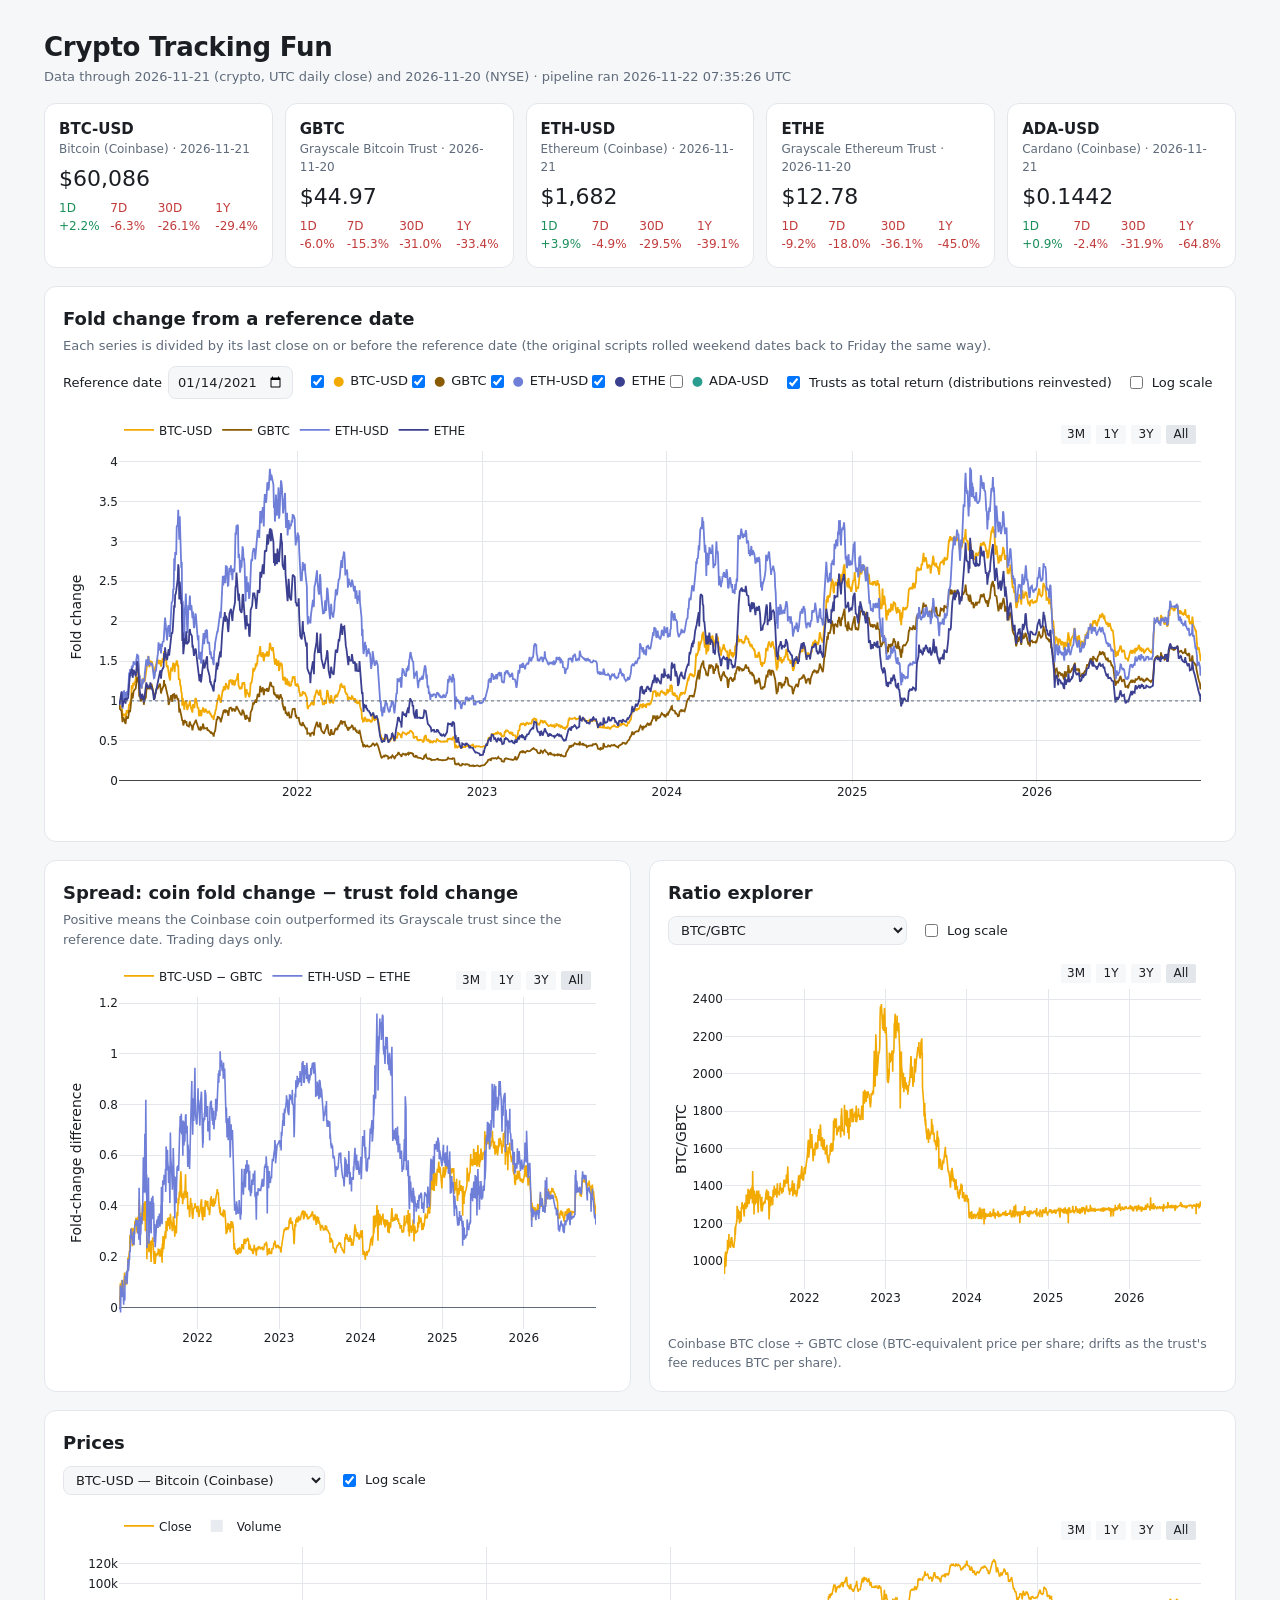
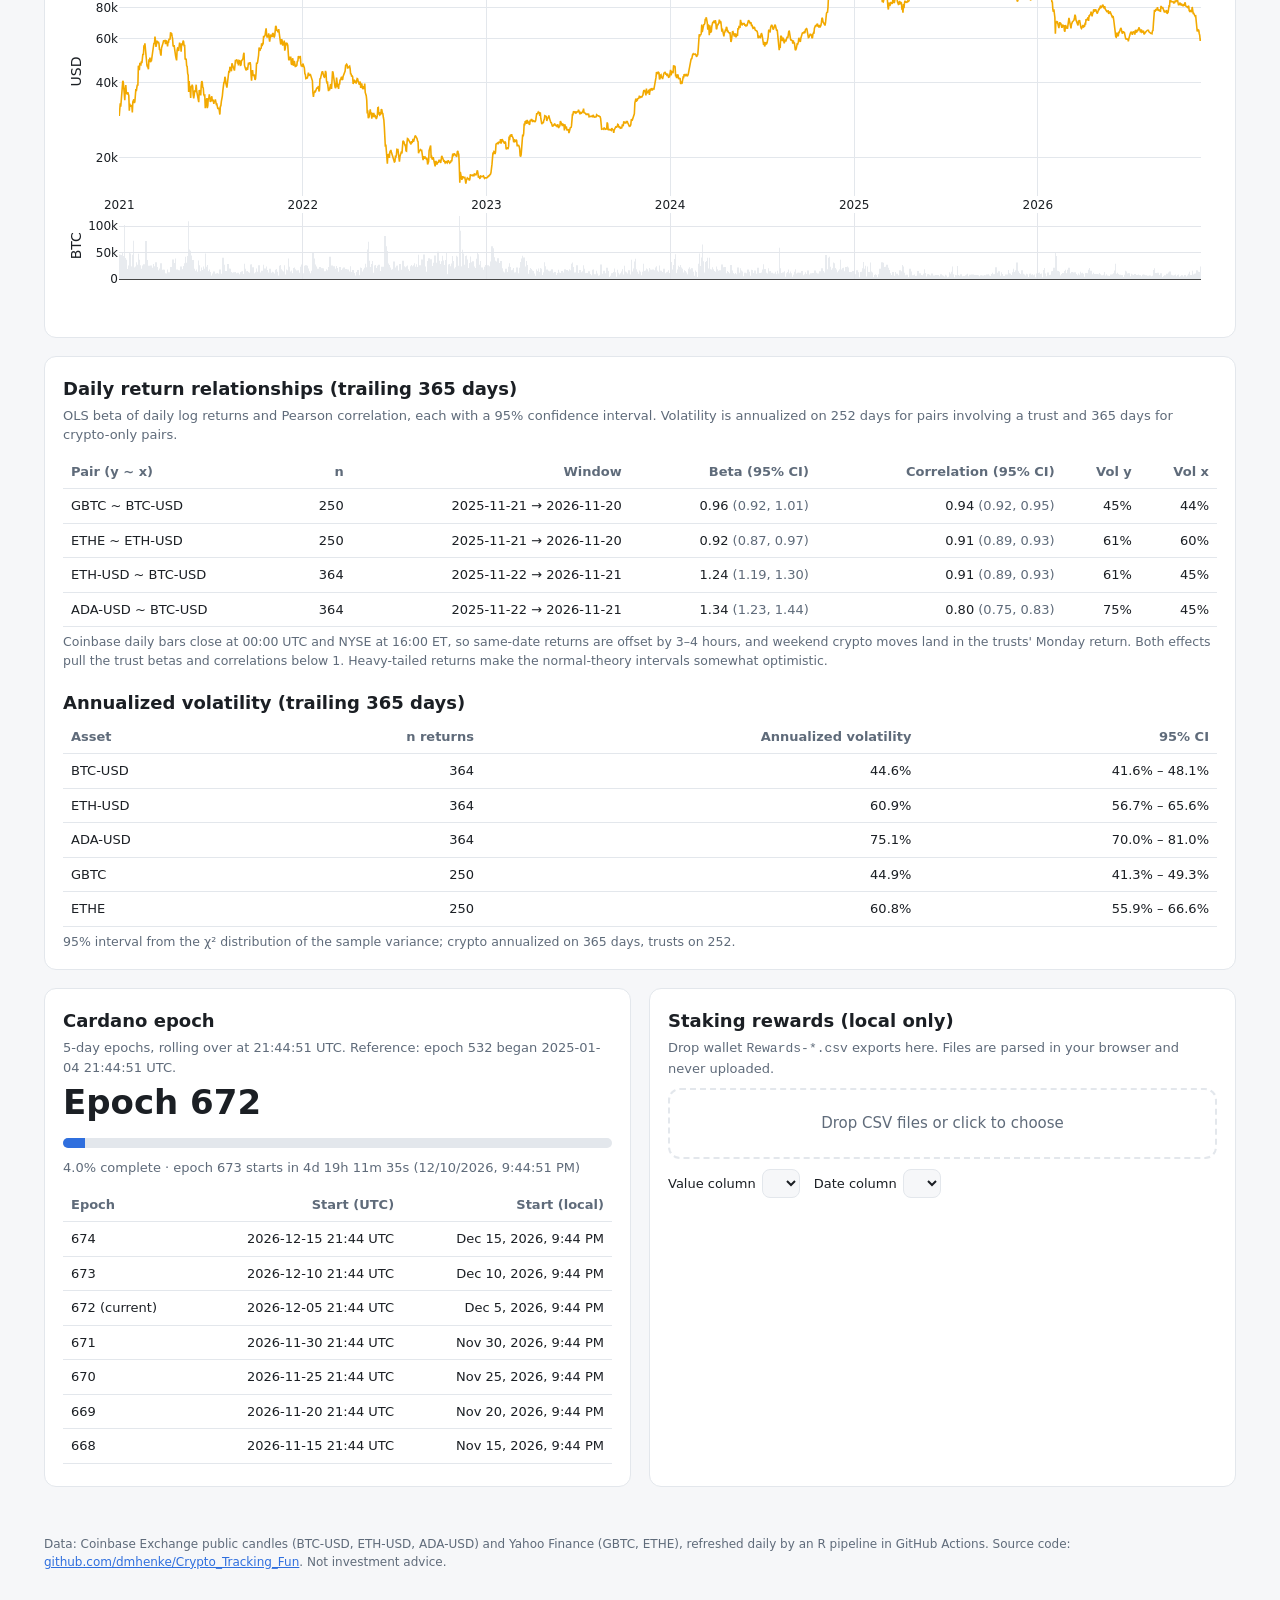
==== docs/index.html @ 9fb08854 "Crypto tracking: daily R data pipeline and GitHub Pages dashboard - scripts/daily_update.R: base R +" ====
<!DOCTYPE html>
<html lang="en">
<head>
<meta charset="utf-8">
<meta name="viewport" content="width=device-width, initial-scale=1">
<title>Crypto Tracking Fun</title>
<link rel="icon" href="data:image/svg+xml,%3Csvg xmlns=%22http://www.w3.org/2000/svg%22 viewBox=%220 0 16 16%22%3E%3Ccircle cx=%228%22 cy=%228%22 r=%227%22 fill=%22%23f2a900%22/%3E%3C/svg%3E">
<script src="https://cdn.plot.ly/plotly-2.35.2.min.js" charset="utf-8"></script>
<style>
  :root{
    --bg:#f6f7f9; --panel:#ffffff; --ink:#1b1f24; --muted:#5f6b7a; --line:#e3e7ec;
    --accent:#2f6fde; --up:#1a8f5a; --down:#c23b3b;
    --c1:#f2a900; --c2:#6f7fd8; --c3:#2a9d8f; --c4:#8a5a00; --c5:#3b3f8f;
  }
  @media (prefers-color-scheme: dark){
    :root{ --bg:#0f1216; --panel:#171b21; --ink:#e6e9ee; --muted:#9aa5b4; --line:#272d36;
           --accent:#6a9cff; --up:#3cc486; --down:#ff6b6b; }
  }
  *{box-sizing:border-box}
  body{margin:0;background:var(--bg);color:var(--ink);font:15px/1.5 system-ui,-apple-system,"Segoe UI",Roboto,sans-serif}
  header{padding:28px 24px 8px;max-width:1240px;margin:auto}
  h1{margin:0;font-size:26px;letter-spacing:-.01em}
  h2{margin:0 0 4px;font-size:18px}
  .sub{color:var(--muted);font-size:13px}
  main{max-width:1240px;margin:auto;padding:8px 24px 48px;display:grid;gap:18px}
  .panel{background:var(--panel);border:1px solid var(--line);border-radius:12px;padding:18px}
  .kpis{display:grid;grid-template-columns:repeat(auto-fit,minmax(200px,1fr));gap:12px}
  .kpi{background:var(--panel);border:1px solid var(--line);border-radius:12px;padding:14px}
  .kpi .sym{font-weight:600}.kpi .lbl{color:var(--muted);font-size:12px}
  .kpi .px{font-size:22px;font-variant-numeric:tabular-nums;margin:4px 0}
  .chg{display:flex;gap:10px;font-size:12px;font-variant-numeric:tabular-nums}
  .up{color:var(--up)}.down{color:var(--down)}
  .controls{display:flex;flex-wrap:wrap;gap:14px;align-items:center;margin:10px 0 4px;font-size:13px}
  .controls label{display:inline-flex;gap:6px;align-items:center;cursor:pointer}
  select,input[type=date]{background:var(--bg);color:var(--ink);border:1px solid var(--line);border-radius:8px;padding:5px 8px;font:inherit}
  .chart{width:100%;height:420px}
  .note{color:var(--muted);font-size:12.5px;margin-top:6px}
  table{border-collapse:collapse;width:100%;font-size:13px;font-variant-numeric:tabular-nums}
  th,td{padding:7px 8px;border-bottom:1px solid var(--line);text-align:right}
  th:first-child,td:first-child{text-align:left}
  th{color:var(--muted);font-weight:600}
  .grid2{display:grid;grid-template-columns:1fr 1fr;gap:18px}
  @media (max-width:900px){.grid2{grid-template-columns:1fr}}
  .epoch-big{font-size:34px;font-weight:650}
  .bar{height:10px;background:var(--line);border-radius:6px;overflow:hidden;margin:10px 0}
  .bar>div{height:100%;background:var(--accent)}
  .drop{border:2px dashed var(--line);border-radius:12px;padding:22px;text-align:center;color:var(--muted);cursor:pointer}
  .drop.hover{border-color:var(--accent);color:var(--ink)}
  .scroll{max-height:280px;overflow:auto;margin-top:10px}
  footer{max-width:1240px;margin:auto;padding:0 24px 32px;color:var(--muted);font-size:12px}
  a{color:var(--accent)}
</style>
</head>
<body>
<header>
  <h1>Crypto Tracking Fun</h1>
  <div class="sub" id="updated">Loading data…</div>
</header>

<main>
  <section class="kpis" id="kpis"></section>

  <section class="panel">
    <h2>Fold change from a reference date</h2>
    <div class="sub">Each series is divided by its last close on or before the reference date (the original scripts rolled weekend dates back to Friday the same way).</div>
    <div class="controls">
      <label>Reference date <input type="date" id="refDate"></label>
      <span id="foldAssets"></span>
      <label><input type="checkbox" id="totalRet" checked> Trusts as total return (distributions reinvested)</label>
      <label><input type="checkbox" id="foldLog"> Log scale</label>
    </div>
    <div id="foldChart" class="chart"></div>
  </section>

  <section class="grid2">
    <div class="panel">
      <h2>Spread: coin fold change − trust fold change</h2>
      <div class="sub">Positive means the Coinbase coin outperformed its Grayscale trust since the reference date. Trading days only.</div>
      <div id="spreadChart" class="chart"></div>
    </div>
    <div class="panel">
      <h2>Ratio explorer</h2>
      <div class="controls">
        <select id="ratioSel"></select>
        <label><input type="checkbox" id="ratioLog"> Log scale</label>
      </div>
      <div id="ratioChart" class="chart" style="height:380px"></div>
      <div class="note" id="ratioNote"></div>
    </div>
  </section>

  <section class="panel">
    <h2>Prices</h2>
    <div class="controls">
      <select id="priceSel"></select>
      <label><input type="checkbox" id="priceLog" checked> Log scale</label>
    </div>
    <div id="priceChart" class="chart"></div>
  </section>

  <section class="panel">
    <h2>Daily return relationships (trailing 365 days)</h2>
    <div class="sub">OLS beta of daily log returns and Pearson correlation, each with a 95% confidence interval. Volatility is annualized on 252 days for pairs involving a trust and 365 days for crypto-only pairs.</div>
    <div class="scroll" style="max-height:none"><table id="statsTbl"></table></div>
    <div class="note">Coinbase daily bars close at 00:00 UTC and NYSE at 16:00 ET, so same-date returns are offset by 3–4 hours, and weekend crypto moves land in the trusts' Monday return. Both effects pull the trust betas and correlations below 1. Heavy-tailed returns make the normal-theory intervals somewhat optimistic.</div>
    <h2 style="margin-top:18px">Annualized volatility (trailing 365 days)</h2>
    <table id="volTbl"></table>
    <div class="note">95% interval from the χ² distribution of the sample variance; crypto annualized on 365 days, trusts on 252.</div>
  </section>

  <section class="grid2">
    <div class="panel">
      <h2>Cardano epoch</h2>
      <div class="sub">5-day epochs, rolling over at 21:44:51 UTC. Reference: epoch 532 began 2025-01-04 21:44:51 UTC.</div>
      <div class="epoch-big" id="epochNum">–</div>
      <div class="bar"><div id="epochBar" style="width:0%"></div></div>
      <div id="epochTxt" class="sub"></div>
      <div class="scroll"><table id="epochTbl"></table></div>
    </div>
    <div class="panel">
      <h2>Staking rewards (local only)</h2>
      <div class="sub">Drop wallet <code>Rewards-*.csv</code> exports here. Files are parsed in your browser and never uploaded.</div>
      <div class="drop" id="drop" style="margin-top:10px">Drop CSV files or click to choose<input type="file" id="fileIn" accept=".csv" multiple hidden></div>
      <div class="controls" id="rwControls" hidden>
        <label>Value column <select id="rwCol"></select></label>
        <label>Date column <select id="rwDate"></select></label>
      </div>
      <div id="rwChart" class="chart" style="height:300px" hidden></div>
      <div class="scroll"><table id="rwTbl"></table></div>
    </div>
  </section>
</main>

<footer>
  Data: Coinbase Exchange public candles (BTC-USD, ETH-USD, ADA-USD) and Yahoo Finance (GBTC, ETHE), refreshed daily by an R pipeline in GitHub Actions.
  Source code: <a href="https://github.com/dmhenke/Crypto_Tracking_Fun">github.com/dmhenke/Crypto_Tracking_Fun</a>. Not investment advice.
</footer>

<script>
const COLORS = {"BTC-USD":"#f2a900","GBTC":"#8a5a00","ETH-USD":"#6f7fd8","ETHE":"#3b3f8f","ADA-USD":"#2a9d8f"};
const ORDER = ["BTC-USD","GBTC","ETH-USD","ETHE","ADA-USD"];
let P, S;

const css = v => getComputedStyle(document.documentElement).getPropertyValue(v).trim();
function layout(extra={}) {
  return Object.assign({
    paper_bgcolor:"rgba(0,0,0,0)", plot_bgcolor:"rgba(0,0,0,0)",
    font:{color:css("--ink"), family:"system-ui, sans-serif", size:12},
    margin:{l:56,r:16,t:40,b:40}, hovermode:"x unified",
    legend:{orientation:"h", x:0, xanchor:"left", y:1.02, yanchor:"bottom"},
    xaxis:{gridcolor:css("--line"), rangeselector:{x:1, xanchor:"right", y:1.02, yanchor:"bottom", buttons:[
      {count:3,label:"3M",step:"month",stepmode:"backward"},
      {count:1,label:"1Y",step:"year",stepmode:"backward"},
      {count:3,label:"3Y",step:"year",stepmode:"backward"},{step:"all",label:"All"}],
      bgcolor:css("--bg"), activecolor:css("--line")}},
    yaxis:{gridcolor:css("--line"), zerolinecolor:css("--muted")}
  }, extra);
}
const cfg = {responsive:true, displaylogo:false};
const fmt = (x, d=2) => x==null || isNaN(x) ? "–" : x.toLocaleString("en-US",{minimumFractionDigits:d, maximumFractionDigits:d});
const pxFmt = x => x>=1000 ? fmt(x,0) : x>=1 ? fmt(x,2) : fmt(x,4);

// series helpers --------------------------------------------------------------
function series(sym, useAdj) {
  const a = P.assets[sym];
  return {date:a.date, val:(useAdj && a.adjclose) ? a.adjclose : a.close};
}
function valueOnOrBefore(s, d) {          // binary search on ISO dates
  let lo=0, hi=s.date.length-1, ans=-1;
  while (lo<=hi){ const m=(lo+hi)>>1; if (s.date[m]<=d){ans=m;lo=m+1;} else hi=m-1; }
  return ans;
}
function fold(sym, ref, useAdj) {
  const s = series(sym, useAdj);
  let i = valueOnOrBefore(s, ref), note = "";
  if (i < 0) { i = 0; note = ` (from listing ${s.date[0]})`; }
  const base = s.val[i];
  return {x:s.date.slice(i), y:s.val.slice(i).map(v=>v/base), base, baseDate:s.date[i], note};
}
function toMap(x, y){ const m=new Map(); x.forEach((d,i)=>m.set(d,y[i])); return m; }

// KPI cards -------------------------------------------------------------------
function renderKpis() {
  const el = document.getElementById("kpis");
  el.innerHTML = ORDER.map(sym => {
    const L = S.latest[sym];
    const c = (v,lab) => `<span class="${v>=0?'up':'down'}">${lab} ${v>=0?'+':''}${fmt(v,1)}%</span>`;
    return `<div class="kpi"><div class="sym">${sym}</div><div class="lbl">${L.label} · ${L.date}</div>
      <div class="px">$${pxFmt(L.close)}</div><div class="chg">${c(L.chg_1d,"1D")}${c(L.chg_7d,"7D")}${c(L.chg_30d,"30D")}${c(L.chg_365d,"1Y")}</div></div>`;
  }).join("");
}

// fold change -----------------------------------------------------------------
function renderFold() {
  const ref = document.getElementById("refDate").value || P.ref_date;
  const adj = document.getElementById("totalRet").checked;
  const on = [...document.querySelectorAll("#foldAssets input:checked")].map(i=>i.value);
  const traces = on.map(sym => {
    const f = fold(sym, ref, adj);
    return {x:f.x, y:f.y, name:`${sym}${f.note}`, type:"scatter", mode:"lines", line:{color:COLORS[sym], width:1.8},
            hovertemplate:`%{y:.3f}×<extra>${sym} (base $${pxFmt(f.base)} on ${f.baseDate})</extra>`};
  });
  Plotly.react("foldChart", traces, layout({
    yaxis:{title:"Fold change", type:document.getElementById("foldLog").checked?"log":"linear", gridcolor:css("--line")},
    shapes:[{type:"line", xref:"paper", x0:0, x1:1, y0:1, y1:1, line:{dash:"dot", color:css("--muted"), width:1}}]
  }), cfg);
  renderSpread(ref, adj);
}

function renderSpread(ref, adj) {
  const pairs = [["BTC-USD","GBTC"],["ETH-USD","ETHE"]];
  const traces = pairs.map(([c,t]) => {
    const fc = fold(c, ref, false), ft = fold(t, ref, adj), mc = toMap(fc.x, fc.y);
    const x=[], y=[];
    ft.x.forEach((d,i)=>{ if (mc.has(d)) { x.push(d); y.push(mc.get(d)-ft.y[i]); } });
    return {x, y, name:`${c} − ${t}`, type:"scatter", mode:"lines", line:{color:COLORS[c], width:1.6},
            hovertemplate:"%{y:+.3f}<extra>"+c+" − "+t+"</extra>"};
  });
  Plotly.react("spreadChart", traces, layout({yaxis:{title:"Fold-change difference", gridcolor:css("--line"), zerolinecolor:css("--muted")}}), cfg);
}

// ratio explorer --------------------------------------------------------------
const RATIOS = [
  {id:"BTC/GBTC", a:"BTC-USD", b:"GBTC", note:"Coinbase BTC close ÷ GBTC close (BTC-equivalent price per share; drifts as the trust's fee reduces BTC per share)."},
  {id:"ETH/ETHE", a:"ETH-USD", b:"ETHE", note:"Coinbase ETH close ÷ ETHE close."},
  {id:"BTC/ETH",  a:"BTC-USD", b:"ETH-USD", note:"BTC priced in ETH (the ratio in the original script)."},
  {id:"ETH/BTC",  a:"ETH-USD", b:"BTC-USD", note:"ETH priced in BTC."},
  {id:"ADA/BTC",  a:"ADA-USD", b:"BTC-USD", note:"ADA priced in BTC."},
  {id:"GBTC $vol / Coinbase BTC $vol", a:"GBTC", b:"BTC-USD", vol:true, note:"Dollar volume ratio: GBTC shares × close ÷ (Coinbase BTC volume × close). The original compared raw volumes, which mixes shares and BTC units."},
  {id:"ETHE $vol / Coinbase ETH $vol", a:"ETHE", b:"ETH-USD", vol:true, note:"Dollar volume ratio for the Ethereum pair."}
];
function renderRatio() {
  const r = RATIOS.find(o=>o.id===document.getElementById("ratioSel").value);
  const A = P.assets[r.a], B = P.assets[r.b];
  const val = (s,i) => r.vol ? s.close[i]*s.volume[i] : s.close[i];
  const mb = new Map(); B.date.forEach((d,i)=>mb.set(d, val(B,i)));
  const x=[], y=[];
  A.date.forEach((d,i)=>{ const v=mb.get(d); if (v>0) { x.push(d); y.push(val(A,i)/v); } });
  Plotly.react("ratioChart", [{x, y, type:"scatter", mode:"lines", name:r.id, line:{color:COLORS[r.a], width:1.6}}],
    layout({showlegend:false, yaxis:{title:r.id, type:(r.vol||document.getElementById("ratioLog").checked)?"log":"linear", gridcolor:css("--line")}}), cfg);
  document.getElementById("ratioNote").textContent = r.note + (r.vol ? " Shown on a log scale." : "");
}

// prices ----------------------------------------------------------------------
function renderPrice() {
  const sym = document.getElementById("priceSel").value, a = P.assets[sym];
  const traces = [{x:a.date, y:a.close, name:"Close", type:"scatter", mode:"lines", line:{color:COLORS[sym], width:1.6}},
                  {x:a.date, y:a.volume, name:"Volume", type:"bar", yaxis:"y2", marker:{color:css("--line")}, opacity:.8}];
  if (a.adjclose) traces.splice(1,0,{x:a.date, y:a.adjclose, name:"Adj. close", type:"scatter", mode:"lines", line:{color:css("--muted"), width:1, dash:"dot"}});
  Plotly.react("priceChart", traces, layout({
    yaxis:{title:"USD", type:document.getElementById("priceLog").checked?"log":"linear", gridcolor:css("--line"), domain:[0.25,1]},
    yaxis2:{title:a.source==="yahoo"?"Shares":sym.split("-")[0], domain:[0,0.2], gridcolor:css("--line")}
  }), cfg);
}

// stats tables ----------------------------------------------------------------
function renderStats() {
  const ci = (e,l,h,d=2) => `${fmt(e,d)} <span class="sub">(${fmt(l,d)}, ${fmt(h,d)})</span>`;
  document.getElementById("statsTbl").innerHTML =
    "<tr><th>Pair (y ~ x)</th><th>n</th><th>Window</th><th>Beta (95% CI)</th><th>Correlation (95% CI)</th><th>Vol y</th><th>Vol x</th></tr>" +
    S.return_stats.map(s=>`<tr><td>${s.y} ~ ${s.x}</td><td>${s.n}</td><td>${s.from} → ${s.to}</td>
      <td>${ci(s.beta,s.beta_lo,s.beta_hi)}</td><td>${ci(s.r,s.r_lo,s.r_hi)}</td>
      <td>${fmt(100*s.vol_y,0)}%</td><td>${fmt(100*s.vol_x,0)}%</td></tr>`).join("");
  document.getElementById("volTbl").innerHTML =
    "<tr><th>Asset</th><th>n returns</th><th>Annualized volatility</th><th>95% CI</th></tr>" +
    S.volatility.map(v=>`<tr><td>${v.asset}</td><td>${v.n}</td><td>${fmt(100*v.ann_vol,1)}%</td><td>${fmt(100*v.lo,1)}% – ${fmt(100*v.hi,1)}%</td></tr>`).join("");
}

// Cardano epochs --------------------------------------------------------------
const E0 = 532, T0 = Date.parse("2025-01-04T21:44:51Z"), ELEN = 432000e3;
const epochAt = t => E0 + Math.floor((t - T0) / ELEN);
const epochStart = e => new Date(T0 + (e - E0) * ELEN);
function tickEpoch() {
  const now = Date.now(), e = epochAt(now), st = epochStart(e).getTime(), nx = st + ELEN, left = nx - now;
  document.getElementById("epochNum").textContent = `Epoch ${e}`;
  document.getElementById("epochBar").style.width = `${100*(now-st)/ELEN}%`;
  const d=Math.floor(left/864e5), h=Math.floor(left/36e5)%24, m=Math.floor(left/6e4)%60, s=Math.floor(left/1e3)%60;
  document.getElementById("epochTxt").textContent =
    `${fmt(100*(now-st)/ELEN,1)}% complete · epoch ${e+1} starts in ${d}d ${h}h ${m}m ${s}s (${new Date(nx).toLocaleString()})`;
}
function renderEpochTable() {
  const e = epochAt(Date.now()), rows = [];
  for (let k = e + 2; k >= Math.max(E0, e - 12); k--) {
    const st = epochStart(k);
    rows.push(`<tr><td>${k}${k===e?" (current)":""}</td><td>${st.toISOString().replace("T"," ").slice(0,16)} UTC</td><td>${st.toLocaleString([], {dateStyle:"medium", timeStyle:"short"})}</td></tr>`);
  }
  document.getElementById("epochTbl").innerHTML = "<tr><th>Epoch</th><th>Start (UTC)</th><th>Start (local)</th></tr>" + rows.join("");
}

// rewards CSV (client-side only) ----------------------------------------------
function parseCSV(text) {
  const rows=[]; let row=[], f="", q=false;
  for (let i=0;i<text.length;i++){ const c=text[i];
    if (q){ if (c==='"'){ if (text[i+1]==='"'){f+='"';i++;} else q=false; } else f+=c; }
    else if (c==='"') q=true; else if (c===','){row.push(f);f="";}
    else if (c==='\n'||c==='\r'){ if (c==='\r'&&text[i+1]==='\n') i++; row.push(f); rows.push(row); row=[]; f=""; }
    else f+=c; }
  if (f!==""||row.length){row.push(f);rows.push(row);}
  const hdr = rows.shift().map(h=>h.trim());
  return rows.filter(r=>r.length>1).map(r=>Object.fromEntries(hdr.map((h,i)=>[h,(r[i]??"").trim()])));
}
let RW = [];
async function loadFiles(files) {
  const seen = new Set();
  for (const f of files) {
    const fileDate = (f.name.match(/\d{4}-\d{2}-\d{2}/)||[""])[0];
    for (const r of parseCSV(await f.text())) {
      const key = JSON.stringify(Object.entries(r).filter(([k])=>!/wallet|address/i.test(k)));
      if (seen.has(key)) continue; seen.add(key);          // same de-duplication idea as the R script
      RW.push(Object.assign({_file:f.name, _fileDate:fileDate}, r));
    }
  }
  const cols = Object.keys(RW[0]||{}).filter(c=>!c.startsWith("_"));
  const numeric = cols.filter(c=>RW.some(r=>r[c]!=="" && !isNaN(parseFloat(r[c].replace(/[^0-9.\-eE]/g,"")))));
  const epochCols = cols.filter(c=>/epoch/i.test(c)).map(c=>"epoch:"+c);
  const dateCols = [...epochCols, ...cols.filter(c=>RW.some(r=>!isNaN(Date.parse(r[c])) && /\d{4}/.test(r[c]))), "_fileDate"];
  const label = o => o==="_fileDate" ? "date in file name" : o.startsWith("epoch:") ? o.slice(6)+" (epoch number)" : o;
  const fill = (id, opts, pref) => { const s=document.getElementById(id);
    s.innerHTML = opts.map(o=>`<option value="${o}">${label(o)}</option>`).join("");
    const p = opts.find(o=>pref.test(o)); if (p) s.value = p; };
  fill("rwCol", numeric.filter(c=>!/epoch/i.test(c)), /reward|amount|ada/i);
  fill("rwDate", dateCols, /.*/);      // first choice: epoch column, else a date column, else file name
  document.getElementById("rwControls").hidden = false;
  document.getElementById("rwChart").hidden = false;
  renderRewards();
}
function renderRewards() {
  const col = document.getElementById("rwCol").value, dc = document.getElementById("rwDate").value;
  const epochOf = r => {
    if (dc.startsWith("epoch:")) { const e = parseInt(r[dc.slice(6)], 10); return isNaN(e) ? NaN : e; }
    const t = Date.parse(dc==="_fileDate" ? r._fileDate+"T12:00:00Z" : r[dc]);
    return isNaN(t) ? NaN : epochAt(t);
  };
  const byEpoch = new Map();
  RW.forEach(r=>{ const e=epochOf(r), v=parseFloat(String(r[col]).replace(/[^0-9.\-eE]/g,""));
                  if (!isNaN(e)&&!isNaN(v)) byEpoch.set(e,(byEpoch.get(e)||0)+v); });
  const eps=[...byEpoch.keys()].sort((a,b)=>a-b);
  Plotly.react("rwChart", [{x:eps.map(String), y:eps.map(e=>byEpoch.get(e)), type:"bar", name:col, marker:{color:COLORS["ADA-USD"]}}],
    layout({showlegend:false, hovermode:"closest", xaxis:{title:"Epoch", type:"category", gridcolor:css("--line")}, yaxis:{title:col, gridcolor:css("--line")}}), cfg);
  const cols = Object.keys(RW[0]).filter(c=>!c.startsWith("_")).slice(0,6);
  document.getElementById("rwTbl").innerHTML = "<tr><th>Epoch</th>"+cols.map(c=>`<th>${c}</th>`).join("")+"</tr>" +
    RW.slice(0,200).map(r=>{const e=epochOf(r);
      return `<tr><td>${isNaN(e)?"–":e}</td>${cols.map(c=>`<td>${r[c]}</td>`).join("")}</tr>`;}).join("");
}
function initDrop() {
  const d=document.getElementById("drop"), inp=document.getElementById("fileIn");
  d.onclick=()=>inp.click(); inp.onchange=()=>loadFiles(inp.files);
  d.ondragover=e=>{e.preventDefault(); d.classList.add("hover");};
  d.ondragleave=()=>d.classList.remove("hover");
  d.ondrop=e=>{e.preventDefault(); d.classList.remove("hover"); loadFiles(e.dataTransfer.files);};
  ["rwCol","rwDate"].forEach(id=>document.getElementById(id).onchange=renderRewards);
}

// boot ------------------------------------------------------------------------
(async function(){
  try {
    [P, S] = await Promise.all(["data/prices.json","data/summary.json"].map(u=>fetch(u,{cache:"no-cache"}).then(r=>{if(!r.ok) throw new Error(u+" "+r.status); return r.json();})));
  } catch(e) {
    document.getElementById("updated").textContent = "Could not load data ("+e.message+"). If opening locally, serve the docs/ folder with a web server.";
    return;
  }
  document.getElementById("updated").textContent =
    `Data through ${S.latest["BTC-USD"].date} (crypto, UTC daily close) and ${S.latest["GBTC"].date} (NYSE) · pipeline ran ${S.generated_utc.replace("T"," ").replace("Z"," UTC")}`;
  renderKpis();
  const refIn = document.getElementById("refDate"); refIn.value = P.ref_date; refIn.max = S.latest["BTC-USD"].date; refIn.min = "2021-01-01";
  document.getElementById("foldAssets").innerHTML = ORDER.map(s=>`<label><input type="checkbox" value="${s}" ${s==="ADA-USD"?"":"checked"}> <span style="color:${COLORS[s]}">●</span> ${s}</label>`).join("");
  document.getElementById("ratioSel").innerHTML = RATIOS.map(r=>`<option>${r.id}</option>`).join("");
  document.getElementById("priceSel").innerHTML = ORDER.map(s=>`<option value="${s}">${s} — ${P.assets[s].label}</option>`).join("");
  ["refDate","totalRet","foldLog"].forEach(id=>document.getElementById(id).onchange=renderFold);
  document.querySelectorAll("#foldAssets input").forEach(i=>i.onchange=renderFold);
  document.getElementById("ratioSel").onchange=renderRatio; document.getElementById("ratioLog").onchange=renderRatio;
  document.getElementById("priceSel").onchange=renderPrice; document.getElementById("priceLog").onchange=renderPrice;
  renderFold(); renderRatio(); renderPrice(); renderStats(); renderEpochTable(); tickEpoch(); setInterval(tickEpoch, 1000);
  initDrop();
})();
</script>
</body>
</html>
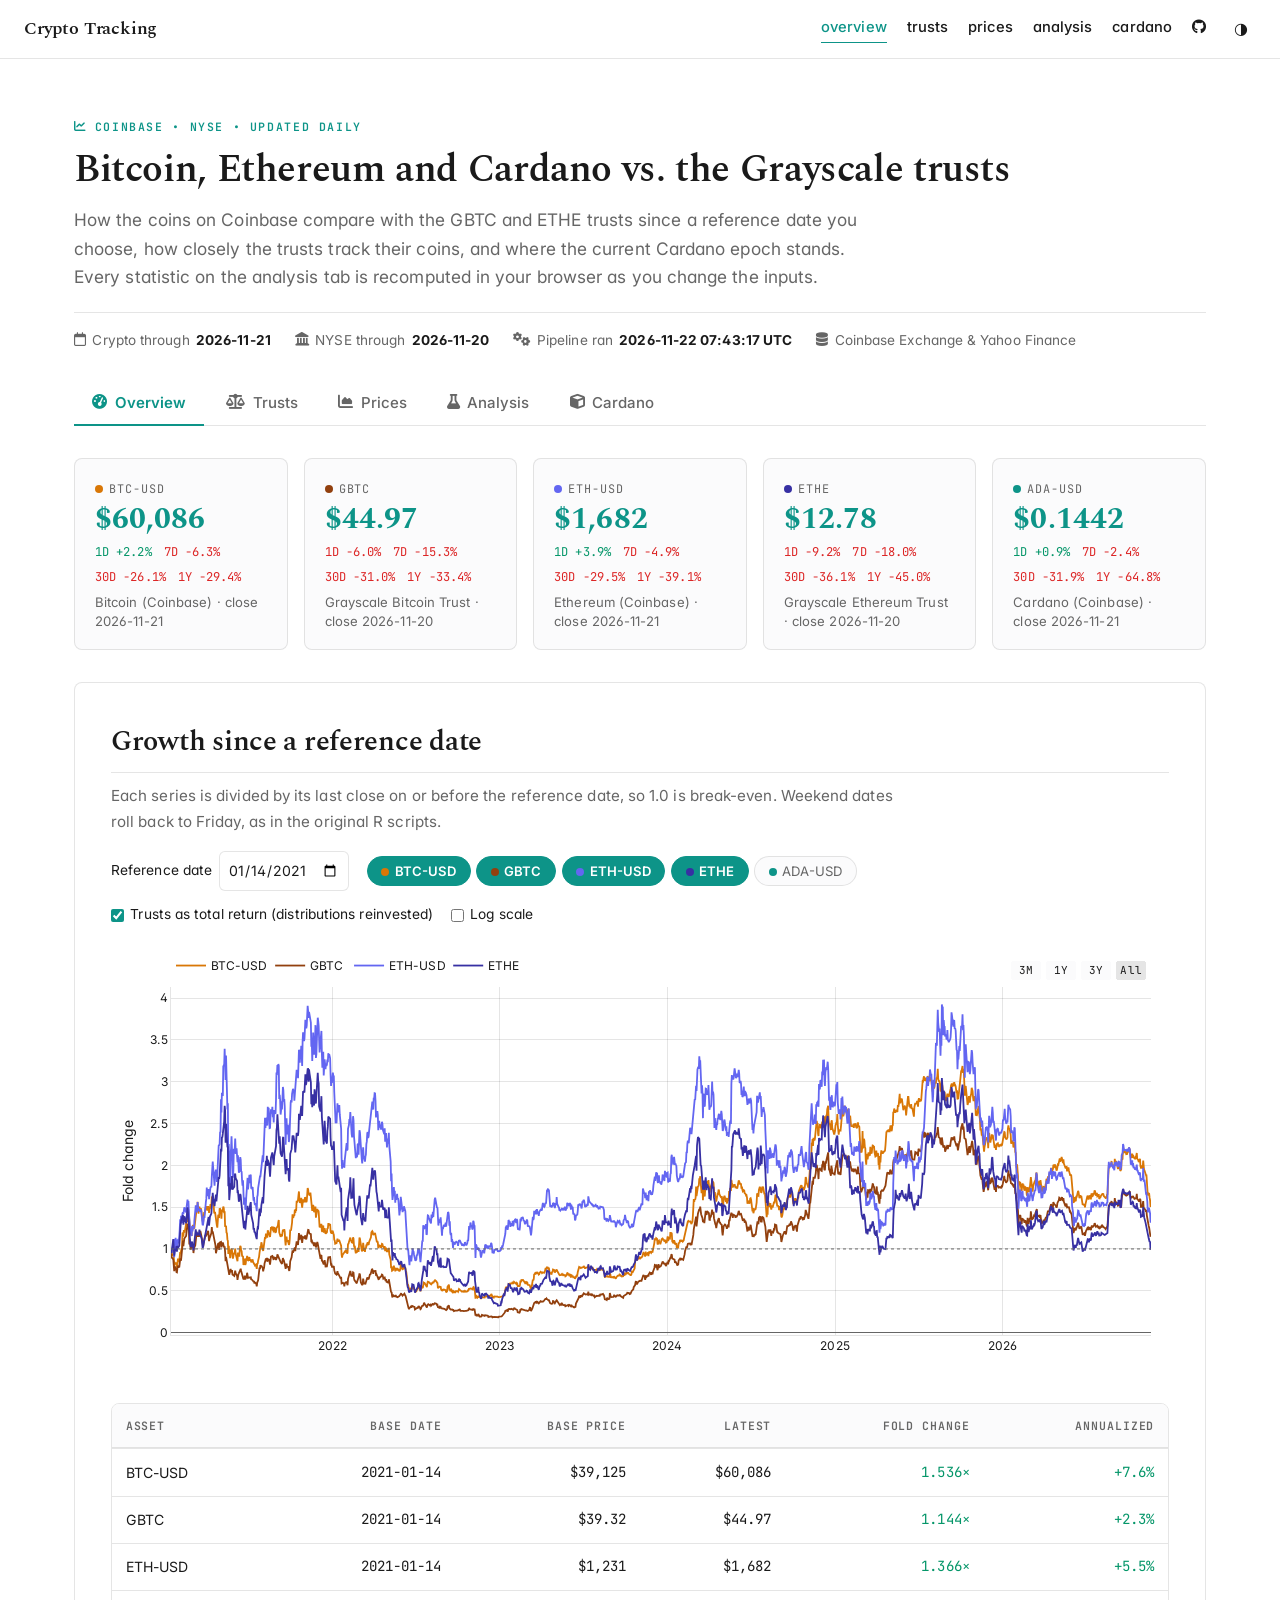
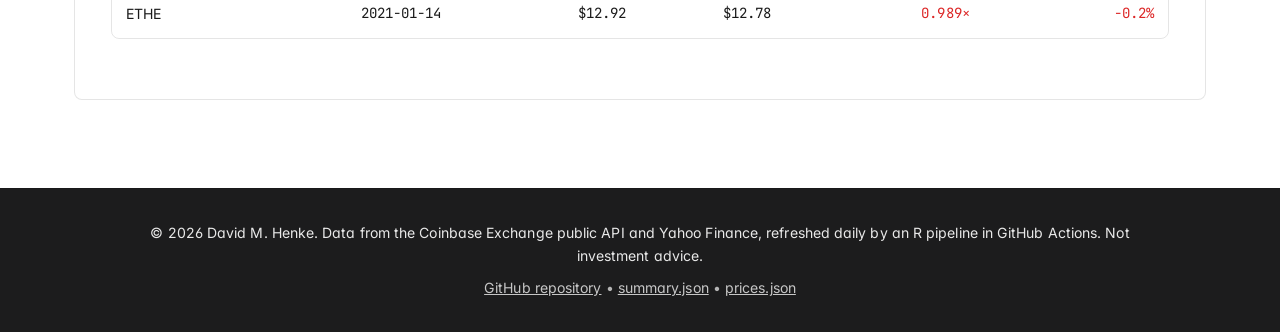
==== commit 435878a9: "Dashboard: SolarPergola theme and interactive analysis - Port SolarPergola site theme (teal palette," ====
--- a/docs/index.html
+++ b/docs/index.html
@@ -1,378 +1,236 @@
 <!DOCTYPE html>
 <html lang="en">
-<head>
-<meta charset="utf-8">
-<meta name="viewport" content="width=device-width, initial-scale=1">
-<title>Crypto Tracking Fun</title>
-<link rel="icon" href="data:image/svg+xml,%3Csvg xmlns=%22http://www.w3.org/2000/svg%22 viewBox=%220 0 16 16%22%3E%3Ccircle cx=%228%22 cy=%228%22 r=%227%22 fill=%22%23f2a900%22/%3E%3C/svg%3E">
-<script src="https://cdn.plot.ly/plotly-2.35.2.min.js" charset="utf-8"></script>
-<style>
-  :root{
-    --bg:#f6f7f9; --panel:#ffffff; --ink:#1b1f24; --muted:#5f6b7a; --line:#e3e7ec;
-    --accent:#2f6fde; --up:#1a8f5a; --down:#c23b3b;
-    --c1:#f2a900; --c2:#6f7fd8; --c3:#2a9d8f; --c4:#8a5a00; --c5:#3b3f8f;
-  }
-  @media (prefers-color-scheme: dark){
-    :root{ --bg:#0f1216; --panel:#171b21; --ink:#e6e9ee; --muted:#9aa5b4; --line:#272d36;
-           --accent:#6a9cff; --up:#3cc486; --down:#ff6b6b; }
-  }
-  *{box-sizing:border-box}
-  body{margin:0;background:var(--bg);color:var(--ink);font:15px/1.5 system-ui,-apple-system,"Segoe UI",Roboto,sans-serif}
-  header{padding:28px 24px 8px;max-width:1240px;margin:auto}
-  h1{margin:0;font-size:26px;letter-spacing:-.01em}
-  h2{margin:0 0 4px;font-size:18px}
-  .sub{color:var(--muted);font-size:13px}
-  main{max-width:1240px;margin:auto;padding:8px 24px 48px;display:grid;gap:18px}
-  .panel{background:var(--panel);border:1px solid var(--line);border-radius:12px;padding:18px}
-  .kpis{display:grid;grid-template-columns:repeat(auto-fit,minmax(200px,1fr));gap:12px}
-  .kpi{background:var(--panel);border:1px solid var(--line);border-radius:12px;padding:14px}
-  .kpi .sym{font-weight:600}.kpi .lbl{color:var(--muted);font-size:12px}
-  .kpi .px{font-size:22px;font-variant-numeric:tabular-nums;margin:4px 0}
-  .chg{display:flex;gap:10px;font-size:12px;font-variant-numeric:tabular-nums}
-  .up{color:var(--up)}.down{color:var(--down)}
-  .controls{display:flex;flex-wrap:wrap;gap:14px;align-items:center;margin:10px 0 4px;font-size:13px}
-  .controls label{display:inline-flex;gap:6px;align-items:center;cursor:pointer}
-  select,input[type=date]{background:var(--bg);color:var(--ink);border:1px solid var(--line);border-radius:8px;padding:5px 8px;font:inherit}
-  .chart{width:100%;height:420px}
-  .note{color:var(--muted);font-size:12.5px;margin-top:6px}
-  table{border-collapse:collapse;width:100%;font-size:13px;font-variant-numeric:tabular-nums}
-  th,td{padding:7px 8px;border-bottom:1px solid var(--line);text-align:right}
-  th:first-child,td:first-child{text-align:left}
-  th{color:var(--muted);font-weight:600}
-  .grid2{display:grid;grid-template-columns:1fr 1fr;gap:18px}
-  @media (max-width:900px){.grid2{grid-template-columns:1fr}}
-  .epoch-big{font-size:34px;font-weight:650}
-  .bar{height:10px;background:var(--line);border-radius:6px;overflow:hidden;margin:10px 0}
-  .bar>div{height:100%;background:var(--accent)}
-  .drop{border:2px dashed var(--line);border-radius:12px;padding:22px;text-align:center;color:var(--muted);cursor:pointer}
-  .drop.hover{border-color:var(--accent);color:var(--ink)}
-  .scroll{max-height:280px;overflow:auto;margin-top:10px}
-  footer{max-width:1240px;margin:auto;padding:0 24px 32px;color:var(--muted);font-size:12px}
-  a{color:var(--accent)}
-</style>
-</head>
-<body>
-<header>
-  <h1>Crypto Tracking Fun</h1>
-  <div class="sub" id="updated">Loading data…</div>
-</header>
-
-<main>
-  <section class="kpis" id="kpis"></section>
-
-  <section class="panel">
-    <h2>Fold change from a reference date</h2>
-    <div class="sub">Each series is divided by its last close on or before the reference date (the original scripts rolled weekend dates back to Friday the same way).</div>
-    <div class="controls">
-      <label>Reference date <input type="date" id="refDate"></label>
-      <span id="foldAssets"></span>
-      <label><input type="checkbox" id="totalRet" checked> Trusts as total return (distributions reinvested)</label>
-      <label><input type="checkbox" id="foldLog"> Log scale</label>
+  <head>
+    <meta charset="utf-8" />
+    <meta name="viewport" content="width=device-width, initial-scale=1" />
+    <title>Crypto Tracking: Bitcoin, Ethereum and Cardano vs. the Grayscale Trusts</title>
+    <meta name="description" content="Daily-updated, interactive analysis of BTC, ETH and ADA on Coinbase against the Grayscale GBTC and ETHE trusts, with a Cardano epoch tracker." />
+    <link rel="icon" href="data:image/svg+xml,%3Csvg xmlns=%22http://www.w3.org/2000/svg%22 viewBox=%220 0 16 16%22%3E%3Ccircle cx=%228%22 cy=%228%22 r=%227%22 fill=%22%230d9488%22/%3E%3C/svg%3E" />
+    <link rel="preconnect" href="https://fonts.googleapis.com" />
+    <link rel="preconnect" href="https://fonts.gstatic.com" crossorigin />
+    <link rel="stylesheet" href="https://fonts.googleapis.com/css?family=Inter:300,400,500,600,700|Spectral:400,500,600,700|JetBrains+Mono:400,500&display=swap" />
+    <link rel="stylesheet" href="https://cdnjs.cloudflare.com/ajax/libs/font-awesome/6.5.1/css/all.min.css" crossorigin="anonymous" />
+    <script>
+      (function () {
+        var setting = "system";
+        try { setting = localStorage.getItem("theme-setting") || "system"; } catch (e) {}
+        var resolved = setting === "system" ? (window.matchMedia("(prefers-color-scheme: dark)").matches ? "dark" : "light") : setting;
+        document.documentElement.setAttribute("data-theme", resolved);
+        document.documentElement.setAttribute("data-theme-setting", setting);
+      })();
+    </script>
+    <link rel="stylesheet" href="assets/css/site.css" />
+    <script src="https://cdn.plot.ly/plotly-2.35.2.min.js" charset="utf-8"></script>
+  </head>
+  <body>
+    <nav class="navbar" role="navigation" aria-label="Main Navigation">
+      <a class="navbar__brand" href="#overview">Crypto Tracking</a>
+      <div class="navbar__links">
+        <a href="#overview" data-tab="overview">overview</a>
+        <a href="#trusts" data-tab="trusts">trusts</a>
+        <a href="#prices" data-tab="prices">prices</a>
+        <a href="#analysis" data-tab="analysis">analysis</a>
+        <a href="#cardano" data-tab="cardano">cardano</a>
+        <a href="https://github.com/dmhenke/Crypto_Tracking_Fun"><i class="fa-brands fa-github"></i></a>
+        <button class="theme-toggle" id="theme-toggle" type="button" aria-label="Toggle light, dark, or system color theme" title="Toggle theme">
+          <span id="theme-icon" aria-hidden="true">&#9788;</span>
+        </button>
+      </div>
+    </nav>
+
+    <header class="page-header wide">
+      <span class="page-header__eyebrow"><i class="fa-solid fa-chart-line"></i> Coinbase &bull; NYSE &bull; updated daily</span>
+      <h1>Bitcoin, Ethereum and Cardano vs. the Grayscale trusts</h1>
+      <p class="subtitle">
+        How the coins on Coinbase compare with the GBTC and ETHE trusts since a reference date you choose, how closely the
+        trusts track their coins, and where the current Cardano epoch stands. Every statistic on the analysis tab is
+        recomputed in your browser as you change the inputs.
+      </p>
+      <div class="header-meta">
+        <span><i class="fa-regular fa-calendar"></i> Crypto through <strong id="meta-crypto">–</strong></span>
+        <span><i class="fa-solid fa-landmark"></i> NYSE through <strong id="meta-nyse">–</strong></span>
+        <span><i class="fa-solid fa-gears"></i> Pipeline ran <strong id="meta-run">–</strong></span>
+        <span><i class="fa-solid fa-database"></i> Coinbase Exchange &amp; Yahoo Finance</span>
+      </div>
+    </header>
+
+    <div class="container wide">
+      <div class="tabs" role="tablist">
+        <button class="tab-button" data-tab="overview"><i class="fa-solid fa-gauge-high"></i> Overview</button>
+        <button class="tab-button" data-tab="trusts"><i class="fa-solid fa-scale-balanced"></i> Trusts</button>
+        <button class="tab-button" data-tab="prices"><i class="fa-solid fa-chart-area"></i> Prices</button>
+        <button class="tab-button" data-tab="analysis"><i class="fa-solid fa-flask"></i> Analysis</button>
+        <button class="tab-button" data-tab="cardano"><i class="fa-solid fa-cube"></i> Cardano</button>
+      </div>
+
+      <!-- ============================ OVERVIEW ============================ -->
+      <section class="tab-content" id="tab-overview">
+        <div class="stat-grid" id="kpis"></div>
+        <div class="content">
+          <h2>Growth since a reference date</h2>
+          <p class="lead">Each series is divided by its last close on or before the reference date, so 1.0 is break-even. Weekend dates roll back to Friday, as in the original R scripts.</p>
+          <div class="toolbar">
+            <label>Reference date <input type="date" id="refDate" /></label>
+            <div class="chip-row" id="foldAssets"></div>
+          </div>
+          <div class="toolbar">
+            <label><input type="checkbox" id="totalRet" checked /> Trusts as total return (distributions reinvested)</label>
+            <label><input type="checkbox" id="foldLog" /> Log scale</label>
+          </div>
+          <div id="foldChart" class="chart"></div>
+          <div class="table-wrap"><table class="data-table" id="foldTbl"></table></div>
+        </div>
+      </section>
+
+      <!-- ============================ TRUSTS ============================ -->
+      <section class="tab-content" id="tab-trusts">
+        <div class="content">
+          <h2>Coin minus trust</h2>
+          <p class="lead">The coin's fold change minus its trust's fold change, from the reference date on the overview tab (<span class="mono" id="spreadRef"></span>). Above zero, the coin on Coinbase outperformed the trust. Trading days only.</p>
+          <div id="spreadChart" class="chart"></div>
+          <div class="callout callout-info">
+            <strong class="callout-title">Why the gap moves</strong>
+            Before January 2024 GBTC was a closed-end trust that traded at a premium and later at a deep discount to its bitcoin, which drives most of the early swings.
+            Since its conversion to an ETF, the gap mostly reflects the 1.5% annual fee and the hours between the NYSE close and the Coinbase daily close.
+          </div>
+        </div>
+        <div class="content">
+          <h2>Ratio explorer</h2>
+          <div class="filter-bar" id="ratioChips"></div>
+          <div class="toolbar"><label><input type="checkbox" id="ratioLog" /> Log scale</label></div>
+          <div id="ratioChart" class="chart"></div>
+          <p class="lead" id="ratioNote" style="margin-top:0.75rem"></p>
+        </div>
+      </section>
+
+      <!-- ============================ PRICES ============================ -->
+      <section class="tab-content" id="tab-prices">
+        <div class="content">
+          <h2>Price, volume and drawdown</h2>
+          <div class="filter-bar" id="priceChips"></div>
+          <div class="toolbar"><label><input type="checkbox" id="priceLog" checked /> Log scale</label></div>
+          <div id="priceChart" class="chart" style="height:560px"></div>
+          <div class="stat-grid" id="priceStats"></div>
+        </div>
+      </section>
+
+      <!-- ============================ ANALYSIS ============================ -->
+      <section class="tab-content" id="tab-analysis">
+        <div class="content">
+          <h2>Return relationship explorer</h2>
+          <p class="lead">Pick two assets, a window, a return frequency and a confidence level. Log returns are taken on the dates both assets traded. Statistics are recomputed as you change the inputs.</p>
+          <div class="analysis-grid">
+            <div class="calc-controls">
+              <div class="calc-group">
+                <label>Asset (y) <span class="val" id="lblY"></span></label>
+                <div class="row"><select id="selY"></select><button class="filter-btn" id="swap" title="Swap y and x"><i class="fa-solid fa-right-left"></i></button></div>
+              </div>
+              <div class="calc-group">
+                <label>Benchmark (x)</label>
+                <select id="selX"></select>
+              </div>
+              <div class="calc-group">
+                <label>Window</label>
+                <div class="chip-row" id="winChips"></div>
+                <div class="row"><input type="date" id="winFrom" /><input type="date" id="winTo" /></div>
+              </div>
+              <div class="calc-group">
+                <label>Return frequency</label>
+                <div class="chip-row" id="freqChips"></div>
+                <span class="hint">Weekly and monthly use the last close in each period, which reduces the bias from the NYSE and Coinbase closing at different times.</span>
+              </div>
+              <div class="calc-group">
+                <label>Confidence level</label>
+                <div class="chip-row" id="lvlChips"></div>
+              </div>
+              <div class="calc-group">
+                <label>Rolling window <span class="val" id="rollVal"></span></label>
+                <input type="range" id="roll" min="10" max="250" step="5" value="60" />
+              </div>
+              <div class="calc-group">
+                <label style="justify-content:flex-start;gap:0.4rem;font-weight:500"><input type="checkbox" id="anTR" checked style="accent-color:var(--global-theme-color)" /> Trusts as total return</label>
+              </div>
+            </div>
+            <div>
+              <div class="result-cards" id="anCards"></div>
+              <div id="anCallout"></div>
+            </div>
+          </div>
+        </div>
+
+        <div class="two-col">
+          <div class="content">
+            <h2>Returns: y against x</h2>
+            <p class="lead">Each point is one period. The line is the OLS fit; the band is the confidence interval for the mean response.</p>
+            <div id="scatter" class="chart chart--sm"></div>
+          </div>
+          <div class="content">
+            <h2>Distribution of y returns</h2>
+            <p class="lead">Histogram with a fitted normal density. Heavy tails make normal-theory intervals somewhat optimistic.</p>
+            <div id="hist" class="chart chart--sm"></div>
+          </div>
+        </div>
+
+        <div class="content">
+          <h2>Rolling correlation and beta</h2>
+          <p class="lead">Computed over the rolling window chosen above, with a Fisher-z confidence band for the correlation.</p>
+          <div id="rollChart" class="chart"></div>
+        </div>
+
+        <div class="content">
+          <h2>Drawdown in the window</h2>
+          <p class="lead">The percentage below the running peak within the selected window.</p>
+          <div id="ddChart" class="chart chart--sm"></div>
+        </div>
+
+        <div class="content">
+          <h2>Method</h2>
+          <ul>
+            <li><strong>Returns:</strong> log returns on the dates both series have a close; weekly and monthly returns use the last matched close in each ISO week or calendar month.</li>
+            <li><strong>Beta and alpha:</strong> ordinary least squares of y on x, with t intervals on n − 2 degrees of freedom. Alpha and mean returns are annualized by the observed number of periods per year in the window.</li>
+            <li><strong>Correlation:</strong> Pearson r with a Fisher-z interval, as in R's <code>cor.test</code>.</li>
+            <li><strong>Volatility:</strong> sample standard deviation × √(periods per year), with an exact χ² interval under normality.</li>
+            <li><strong>Caveats:</strong> returns are close to serially uncorrelated but heavy-tailed and volatility-clustered, so the intervals assume more regularity than the data have. Treat them as descriptive.</li>
+            <li><strong>Validation:</strong> <code>tests/validate_stats.R</code> checks the browser code against R's <code>lm</code>, <code>confint</code>, <code>cor.test</code>, <code>t.test</code> and <code>qchisq</code>. They agree to better than 1 part in 10<sup>8</sup>.</li>
+          </ul>
+        </div>
+      </section>
+
+      <!-- ============================ CARDANO ============================ -->
+      <section class="tab-content" id="tab-cardano">
+        <div class="two-col">
+          <div class="content">
+            <h2>Current epoch</h2>
+            <p class="lead">Epochs last 5 days and roll over at 21:44:51 UTC. Epoch 532 began 2025-01-04 21:44:51 UTC.</p>
+            <div class="epoch-num" id="epochNum">–</div>
+            <div class="progress"><div id="epochBar" style="width:0%"></div></div>
+            <p class="lead" id="epochTxt"></p>
+            <div class="table-wrap scroll"><table class="data-table" id="epochTbl"></table></div>
+          </div>
+          <div class="content">
+            <h2>Staking rewards</h2>
+            <p class="lead">Drop wallet <code>Rewards-*.csv</code> exports here. Files are read only in your browser and are never uploaded.</p>
+            <div class="drop" id="drop"><i class="fa-solid fa-file-csv"></i>&nbsp; Drop CSV files or click to choose<input type="file" id="fileIn" accept=".csv" multiple hidden /></div>
+            <div class="toolbar" id="rwControls" hidden>
+              <label>Value <select id="rwCol"></select></label>
+              <label>Epoch from <select id="rwDate"></select></label>
+            </div>
+            <div class="stat-grid" id="rwStats" hidden></div>
+            <div id="rwChart" class="chart chart--xs" hidden></div>
+            <div class="table-wrap scroll"><table class="data-table" id="rwTbl"></table></div>
+          </div>
+        </div>
+      </section>
     </div>
-    <div id="foldChart" class="chart"></div>
-  </section>
-
-  <section class="grid2">
-    <div class="panel">
-      <h2>Spread: coin fold change − trust fold change</h2>
-      <div class="sub">Positive means the Coinbase coin outperformed its Grayscale trust since the reference date. Trading days only.</div>
-      <div id="spreadChart" class="chart"></div>
-    </div>
-    <div class="panel">
-      <h2>Ratio explorer</h2>
-      <div class="controls">
-        <select id="ratioSel"></select>
-        <label><input type="checkbox" id="ratioLog"> Log scale</label>
-      </div>
-      <div id="ratioChart" class="chart" style="height:380px"></div>
-      <div class="note" id="ratioNote"></div>
-    </div>
-  </section>
-
-  <section class="panel">
-    <h2>Prices</h2>
-    <div class="controls">
-      <select id="priceSel"></select>
-      <label><input type="checkbox" id="priceLog" checked> Log scale</label>
-    </div>
-    <div id="priceChart" class="chart"></div>
-  </section>
-
-  <section class="panel">
-    <h2>Daily return relationships (trailing 365 days)</h2>
-    <div class="sub">OLS beta of daily log returns and Pearson correlation, each with a 95% confidence interval. Volatility is annualized on 252 days for pairs involving a trust and 365 days for crypto-only pairs.</div>
-    <div class="scroll" style="max-height:none"><table id="statsTbl"></table></div>
-    <div class="note">Coinbase daily bars close at 00:00 UTC and NYSE at 16:00 ET, so same-date returns are offset by 3–4 hours, and weekend crypto moves land in the trusts' Monday return. Both effects pull the trust betas and correlations below 1. Heavy-tailed returns make the normal-theory intervals somewhat optimistic.</div>
-    <h2 style="margin-top:18px">Annualized volatility (trailing 365 days)</h2>
-    <table id="volTbl"></table>
-    <div class="note">95% interval from the χ² distribution of the sample variance; crypto annualized on 365 days, trusts on 252.</div>
-  </section>
-
-  <section class="grid2">
-    <div class="panel">
-      <h2>Cardano epoch</h2>
-      <div class="sub">5-day epochs, rolling over at 21:44:51 UTC. Reference: epoch 532 began 2025-01-04 21:44:51 UTC.</div>
-      <div class="epoch-big" id="epochNum">–</div>
-      <div class="bar"><div id="epochBar" style="width:0%"></div></div>
-      <div id="epochTxt" class="sub"></div>
-      <div class="scroll"><table id="epochTbl"></table></div>
-    </div>
-    <div class="panel">
-      <h2>Staking rewards (local only)</h2>
-      <div class="sub">Drop wallet <code>Rewards-*.csv</code> exports here. Files are parsed in your browser and never uploaded.</div>
-      <div class="drop" id="drop" style="margin-top:10px">Drop CSV files or click to choose<input type="file" id="fileIn" accept=".csv" multiple hidden></div>
-      <div class="controls" id="rwControls" hidden>
-        <label>Value column <select id="rwCol"></select></label>
-        <label>Date column <select id="rwDate"></select></label>
-      </div>
-      <div id="rwChart" class="chart" style="height:300px" hidden></div>
-      <div class="scroll"><table id="rwTbl"></table></div>
-    </div>
-  </section>
-</main>
-
-<footer>
-  Data: Coinbase Exchange public candles (BTC-USD, ETH-USD, ADA-USD) and Yahoo Finance (GBTC, ETHE), refreshed daily by an R pipeline in GitHub Actions.
-  Source code: <a href="https://github.com/dmhenke/Crypto_Tracking_Fun">github.com/dmhenke/Crypto_Tracking_Fun</a>. Not investment advice.
-</footer>
-
-<script>
-const COLORS = {"BTC-USD":"#f2a900","GBTC":"#8a5a00","ETH-USD":"#6f7fd8","ETHE":"#3b3f8f","ADA-USD":"#2a9d8f"};
-const ORDER = ["BTC-USD","GBTC","ETH-USD","ETHE","ADA-USD"];
-let P, S;
-
-const css = v => getComputedStyle(document.documentElement).getPropertyValue(v).trim();
-function layout(extra={}) {
-  return Object.assign({
-    paper_bgcolor:"rgba(0,0,0,0)", plot_bgcolor:"rgba(0,0,0,0)",
-    font:{color:css("--ink"), family:"system-ui, sans-serif", size:12},
-    margin:{l:56,r:16,t:40,b:40}, hovermode:"x unified",
-    legend:{orientation:"h", x:0, xanchor:"left", y:1.02, yanchor:"bottom"},
-    xaxis:{gridcolor:css("--line"), rangeselector:{x:1, xanchor:"right", y:1.02, yanchor:"bottom", buttons:[
-      {count:3,label:"3M",step:"month",stepmode:"backward"},
-      {count:1,label:"1Y",step:"year",stepmode:"backward"},
-      {count:3,label:"3Y",step:"year",stepmode:"backward"},{step:"all",label:"All"}],
-      bgcolor:css("--bg"), activecolor:css("--line")}},
-    yaxis:{gridcolor:css("--line"), zerolinecolor:css("--muted")}
-  }, extra);
-}
-const cfg = {responsive:true, displaylogo:false};
-const fmt = (x, d=2) => x==null || isNaN(x) ? "–" : x.toLocaleString("en-US",{minimumFractionDigits:d, maximumFractionDigits:d});
-const pxFmt = x => x>=1000 ? fmt(x,0) : x>=1 ? fmt(x,2) : fmt(x,4);
-
-// series helpers --------------------------------------------------------------
-function series(sym, useAdj) {
-  const a = P.assets[sym];
-  return {date:a.date, val:(useAdj && a.adjclose) ? a.adjclose : a.close};
-}
-function valueOnOrBefore(s, d) {          // binary search on ISO dates
-  let lo=0, hi=s.date.length-1, ans=-1;
-  while (lo<=hi){ const m=(lo+hi)>>1; if (s.date[m]<=d){ans=m;lo=m+1;} else hi=m-1; }
-  return ans;
-}
-function fold(sym, ref, useAdj) {
-  const s = series(sym, useAdj);
-  let i = valueOnOrBefore(s, ref), note = "";
-  if (i < 0) { i = 0; note = ` (from listing ${s.date[0]})`; }
-  const base = s.val[i];
-  return {x:s.date.slice(i), y:s.val.slice(i).map(v=>v/base), base, baseDate:s.date[i], note};
-}
-function toMap(x, y){ const m=new Map(); x.forEach((d,i)=>m.set(d,y[i])); return m; }
-
-// KPI cards -------------------------------------------------------------------
-function renderKpis() {
-  const el = document.getElementById("kpis");
-  el.innerHTML = ORDER.map(sym => {
-    const L = S.latest[sym];
-    const c = (v,lab) => `<span class="${v>=0?'up':'down'}">${lab} ${v>=0?'+':''}${fmt(v,1)}%</span>`;
-    return `<div class="kpi"><div class="sym">${sym}</div><div class="lbl">${L.label} · ${L.date}</div>
-      <div class="px">$${pxFmt(L.close)}</div><div class="chg">${c(L.chg_1d,"1D")}${c(L.chg_7d,"7D")}${c(L.chg_30d,"30D")}${c(L.chg_365d,"1Y")}</div></div>`;
-  }).join("");
-}
-
-// fold change -----------------------------------------------------------------
-function renderFold() {
-  const ref = document.getElementById("refDate").value || P.ref_date;
-  const adj = document.getElementById("totalRet").checked;
-  const on = [...document.querySelectorAll("#foldAssets input:checked")].map(i=>i.value);
-  const traces = on.map(sym => {
-    const f = fold(sym, ref, adj);
-    return {x:f.x, y:f.y, name:`${sym}${f.note}`, type:"scatter", mode:"lines", line:{color:COLORS[sym], width:1.8},
-            hovertemplate:`%{y:.3f}×<extra>${sym} (base $${pxFmt(f.base)} on ${f.baseDate})</extra>`};
-  });
-  Plotly.react("foldChart", traces, layout({
-    yaxis:{title:"Fold change", type:document.getElementById("foldLog").checked?"log":"linear", gridcolor:css("--line")},
-    shapes:[{type:"line", xref:"paper", x0:0, x1:1, y0:1, y1:1, line:{dash:"dot", color:css("--muted"), width:1}}]
-  }), cfg);
-  renderSpread(ref, adj);
-}
-
-function renderSpread(ref, adj) {
-  const pairs = [["BTC-USD","GBTC"],["ETH-USD","ETHE"]];
-  const traces = pairs.map(([c,t]) => {
-    const fc = fold(c, ref, false), ft = fold(t, ref, adj), mc = toMap(fc.x, fc.y);
-    const x=[], y=[];
-    ft.x.forEach((d,i)=>{ if (mc.has(d)) { x.push(d); y.push(mc.get(d)-ft.y[i]); } });
-    return {x, y, name:`${c} − ${t}`, type:"scatter", mode:"lines", line:{color:COLORS[c], width:1.6},
-            hovertemplate:"%{y:+.3f}<extra>"+c+" − "+t+"</extra>"};
-  });
-  Plotly.react("spreadChart", traces, layout({yaxis:{title:"Fold-change difference", gridcolor:css("--line"), zerolinecolor:css("--muted")}}), cfg);
-}
-
-// ratio explorer --------------------------------------------------------------
-const RATIOS = [
-  {id:"BTC/GBTC", a:"BTC-USD", b:"GBTC", note:"Coinbase BTC close ÷ GBTC close (BTC-equivalent price per share; drifts as the trust's fee reduces BTC per share)."},
-  {id:"ETH/ETHE", a:"ETH-USD", b:"ETHE", note:"Coinbase ETH close ÷ ETHE close."},
-  {id:"BTC/ETH",  a:"BTC-USD", b:"ETH-USD", note:"BTC priced in ETH (the ratio in the original script)."},
-  {id:"ETH/BTC",  a:"ETH-USD", b:"BTC-USD", note:"ETH priced in BTC."},
-  {id:"ADA/BTC",  a:"ADA-USD", b:"BTC-USD", note:"ADA priced in BTC."},
-  {id:"GBTC $vol / Coinbase BTC $vol", a:"GBTC", b:"BTC-USD", vol:true, note:"Dollar volume ratio: GBTC shares × close ÷ (Coinbase BTC volume × close). The original compared raw volumes, which mixes shares and BTC units."},
-  {id:"ETHE $vol / Coinbase ETH $vol", a:"ETHE", b:"ETH-USD", vol:true, note:"Dollar volume ratio for the Ethereum pair."}
-];
-function renderRatio() {
-  const r = RATIOS.find(o=>o.id===document.getElementById("ratioSel").value);
-  const A = P.assets[r.a], B = P.assets[r.b];
-  const val = (s,i) => r.vol ? s.close[i]*s.volume[i] : s.close[i];
-  const mb = new Map(); B.date.forEach((d,i)=>mb.set(d, val(B,i)));
-  const x=[], y=[];
-  A.date.forEach((d,i)=>{ const v=mb.get(d); if (v>0) { x.push(d); y.push(val(A,i)/v); } });
-  Plotly.react("ratioChart", [{x, y, type:"scatter", mode:"lines", name:r.id, line:{color:COLORS[r.a], width:1.6}}],
-    layout({showlegend:false, yaxis:{title:r.id, type:(r.vol||document.getElementById("ratioLog").checked)?"log":"linear", gridcolor:css("--line")}}), cfg);
-  document.getElementById("ratioNote").textContent = r.note + (r.vol ? " Shown on a log scale." : "");
-}
-
-// prices ----------------------------------------------------------------------
-function renderPrice() {
-  const sym = document.getElementById("priceSel").value, a = P.assets[sym];
-  const traces = [{x:a.date, y:a.close, name:"Close", type:"scatter", mode:"lines", line:{color:COLORS[sym], width:1.6}},
-                  {x:a.date, y:a.volume, name:"Volume", type:"bar", yaxis:"y2", marker:{color:css("--line")}, opacity:.8}];
-  if (a.adjclose) traces.splice(1,0,{x:a.date, y:a.adjclose, name:"Adj. close", type:"scatter", mode:"lines", line:{color:css("--muted"), width:1, dash:"dot"}});
-  Plotly.react("priceChart", traces, layout({
-    yaxis:{title:"USD", type:document.getElementById("priceLog").checked?"log":"linear", gridcolor:css("--line"), domain:[0.25,1]},
-    yaxis2:{title:a.source==="yahoo"?"Shares":sym.split("-")[0], domain:[0,0.2], gridcolor:css("--line")}
-  }), cfg);
-}
-
-// stats tables ----------------------------------------------------------------
-function renderStats() {
-  const ci = (e,l,h,d=2) => `${fmt(e,d)} <span class="sub">(${fmt(l,d)}, ${fmt(h,d)})</span>`;
-  document.getElementById("statsTbl").innerHTML =
-    "<tr><th>Pair (y ~ x)</th><th>n</th><th>Window</th><th>Beta (95% CI)</th><th>Correlation (95% CI)</th><th>Vol y</th><th>Vol x</th></tr>" +
-    S.return_stats.map(s=>`<tr><td>${s.y} ~ ${s.x}</td><td>${s.n}</td><td>${s.from} → ${s.to}</td>
-      <td>${ci(s.beta,s.beta_lo,s.beta_hi)}</td><td>${ci(s.r,s.r_lo,s.r_hi)}</td>
-      <td>${fmt(100*s.vol_y,0)}%</td><td>${fmt(100*s.vol_x,0)}%</td></tr>`).join("");
-  document.getElementById("volTbl").innerHTML =
-    "<tr><th>Asset</th><th>n returns</th><th>Annualized volatility</th><th>95% CI</th></tr>" +
-    S.volatility.map(v=>`<tr><td>${v.asset}</td><td>${v.n}</td><td>${fmt(100*v.ann_vol,1)}%</td><td>${fmt(100*v.lo,1)}% – ${fmt(100*v.hi,1)}%</td></tr>`).join("");
-}
-
-// Cardano epochs --------------------------------------------------------------
-const E0 = 532, T0 = Date.parse("2025-01-04T21:44:51Z"), ELEN = 432000e3;
-const epochAt = t => E0 + Math.floor((t - T0) / ELEN);
-const epochStart = e => new Date(T0 + (e - E0) * ELEN);
-function tickEpoch() {
-  const now = Date.now(), e = epochAt(now), st = epochStart(e).getTime(), nx = st + ELEN, left = nx - now;
-  document.getElementById("epochNum").textContent = `Epoch ${e}`;
-  document.getElementById("epochBar").style.width = `${100*(now-st)/ELEN}%`;
-  const d=Math.floor(left/864e5), h=Math.floor(left/36e5)%24, m=Math.floor(left/6e4)%60, s=Math.floor(left/1e3)%60;
-  document.getElementById("epochTxt").textContent =
-    `${fmt(100*(now-st)/ELEN,1)}% complete · epoch ${e+1} starts in ${d}d ${h}h ${m}m ${s}s (${new Date(nx).toLocaleString()})`;
-}
-function renderEpochTable() {
-  const e = epochAt(Date.now()), rows = [];
-  for (let k = e + 2; k >= Math.max(E0, e - 12); k--) {
-    const st = epochStart(k);
-    rows.push(`<tr><td>${k}${k===e?" (current)":""}</td><td>${st.toISOString().replace("T"," ").slice(0,16)} UTC</td><td>${st.toLocaleString([], {dateStyle:"medium", timeStyle:"short"})}</td></tr>`);
-  }
-  document.getElementById("epochTbl").innerHTML = "<tr><th>Epoch</th><th>Start (UTC)</th><th>Start (local)</th></tr>" + rows.join("");
-}
-
-// rewards CSV (client-side only) ----------------------------------------------
-function parseCSV(text) {
-  const rows=[]; let row=[], f="", q=false;
-  for (let i=0;i<text.length;i++){ const c=text[i];
-    if (q){ if (c==='"'){ if (text[i+1]==='"'){f+='"';i++;} else q=false; } else f+=c; }
-    else if (c==='"') q=true; else if (c===','){row.push(f);f="";}
-    else if (c==='\n'||c==='\r'){ if (c==='\r'&&text[i+1]==='\n') i++; row.push(f); rows.push(row); row=[]; f=""; }
-    else f+=c; }
-  if (f!==""||row.length){row.push(f);rows.push(row);}
-  const hdr = rows.shift().map(h=>h.trim());
-  return rows.filter(r=>r.length>1).map(r=>Object.fromEntries(hdr.map((h,i)=>[h,(r[i]??"").trim()])));
-}
-let RW = [];
-async function loadFiles(files) {
-  const seen = new Set();
-  for (const f of files) {
-    const fileDate = (f.name.match(/\d{4}-\d{2}-\d{2}/)||[""])[0];
-    for (const r of parseCSV(await f.text())) {
-      const key = JSON.stringify(Object.entries(r).filter(([k])=>!/wallet|address/i.test(k)));
-      if (seen.has(key)) continue; seen.add(key);          // same de-duplication idea as the R script
-      RW.push(Object.assign({_file:f.name, _fileDate:fileDate}, r));
-    }
-  }
-  const cols = Object.keys(RW[0]||{}).filter(c=>!c.startsWith("_"));
-  const numeric = cols.filter(c=>RW.some(r=>r[c]!=="" && !isNaN(parseFloat(r[c].replace(/[^0-9.\-eE]/g,"")))));
-  const epochCols = cols.filter(c=>/epoch/i.test(c)).map(c=>"epoch:"+c);
-  const dateCols = [...epochCols, ...cols.filter(c=>RW.some(r=>!isNaN(Date.parse(r[c])) && /\d{4}/.test(r[c]))), "_fileDate"];
-  const label = o => o==="_fileDate" ? "date in file name" : o.startsWith("epoch:") ? o.slice(6)+" (epoch number)" : o;
-  const fill = (id, opts, pref) => { const s=document.getElementById(id);
-    s.innerHTML = opts.map(o=>`<option value="${o}">${label(o)}</option>`).join("");
-    const p = opts.find(o=>pref.test(o)); if (p) s.value = p; };
-  fill("rwCol", numeric.filter(c=>!/epoch/i.test(c)), /reward|amount|ada/i);
-  fill("rwDate", dateCols, /.*/);      // first choice: epoch column, else a date column, else file name
-  document.getElementById("rwControls").hidden = false;
-  document.getElementById("rwChart").hidden = false;
-  renderRewards();
-}
-function renderRewards() {
-  const col = document.getElementById("rwCol").value, dc = document.getElementById("rwDate").value;
-  const epochOf = r => {
-    if (dc.startsWith("epoch:")) { const e = parseInt(r[dc.slice(6)], 10); return isNaN(e) ? NaN : e; }
-    const t = Date.parse(dc==="_fileDate" ? r._fileDate+"T12:00:00Z" : r[dc]);
-    return isNaN(t) ? NaN : epochAt(t);
-  };
-  const byEpoch = new Map();
-  RW.forEach(r=>{ const e=epochOf(r), v=parseFloat(String(r[col]).replace(/[^0-9.\-eE]/g,""));
-                  if (!isNaN(e)&&!isNaN(v)) byEpoch.set(e,(byEpoch.get(e)||0)+v); });
-  const eps=[...byEpoch.keys()].sort((a,b)=>a-b);
-  Plotly.react("rwChart", [{x:eps.map(String), y:eps.map(e=>byEpoch.get(e)), type:"bar", name:col, marker:{color:COLORS["ADA-USD"]}}],
-    layout({showlegend:false, hovermode:"closest", xaxis:{title:"Epoch", type:"category", gridcolor:css("--line")}, yaxis:{title:col, gridcolor:css("--line")}}), cfg);
-  const cols = Object.keys(RW[0]).filter(c=>!c.startsWith("_")).slice(0,6);
-  document.getElementById("rwTbl").innerHTML = "<tr><th>Epoch</th>"+cols.map(c=>`<th>${c}</th>`).join("")+"</tr>" +
-    RW.slice(0,200).map(r=>{const e=epochOf(r);
-      return `<tr><td>${isNaN(e)?"–":e}</td>${cols.map(c=>`<td>${r[c]}</td>`).join("")}</tr>`;}).join("");
-}
-function initDrop() {
-  const d=document.getElementById("drop"), inp=document.getElementById("fileIn");
-  d.onclick=()=>inp.click(); inp.onchange=()=>loadFiles(inp.files);
-  d.ondragover=e=>{e.preventDefault(); d.classList.add("hover");};
-  d.ondragleave=()=>d.classList.remove("hover");
-  d.ondrop=e=>{e.preventDefault(); d.classList.remove("hover"); loadFiles(e.dataTransfer.files);};
-  ["rwCol","rwDate"].forEach(id=>document.getElementById(id).onchange=renderRewards);
-}
-
-// boot ------------------------------------------------------------------------
-(async function(){
-  try {
-    [P, S] = await Promise.all(["data/prices.json","data/summary.json"].map(u=>fetch(u,{cache:"no-cache"}).then(r=>{if(!r.ok) throw new Error(u+" "+r.status); return r.json();})));
-  } catch(e) {
-    document.getElementById("updated").textContent = "Could not load data ("+e.message+"). If opening locally, serve the docs/ folder with a web server.";
-    return;
-  }
-  document.getElementById("updated").textContent =
-    `Data through ${S.latest["BTC-USD"].date} (crypto, UTC daily close) and ${S.latest["GBTC"].date} (NYSE) · pipeline ran ${S.generated_utc.replace("T"," ").replace("Z"," UTC")}`;
-  renderKpis();
-  const refIn = document.getElementById("refDate"); refIn.value = P.ref_date; refIn.max = S.latest["BTC-USD"].date; refIn.min = "2021-01-01";
-  document.getElementById("foldAssets").innerHTML = ORDER.map(s=>`<label><input type="checkbox" value="${s}" ${s==="ADA-USD"?"":"checked"}> <span style="color:${COLORS[s]}">●</span> ${s}</label>`).join("");
-  document.getElementById("ratioSel").innerHTML = RATIOS.map(r=>`<option>${r.id}</option>`).join("");
-  document.getElementById("priceSel").innerHTML = ORDER.map(s=>`<option value="${s}">${s} — ${P.assets[s].label}</option>`).join("");
-  ["refDate","totalRet","foldLog"].forEach(id=>document.getElementById(id).onchange=renderFold);
-  document.querySelectorAll("#foldAssets input").forEach(i=>i.onchange=renderFold);
-  document.getElementById("ratioSel").onchange=renderRatio; document.getElementById("ratioLog").onchange=renderRatio;
-  document.getElementById("priceSel").onchange=renderPrice; document.getElementById("priceLog").onchange=renderPrice;
-  renderFold(); renderRatio(); renderPrice(); renderStats(); renderEpochTable(); tickEpoch(); setInterval(tickEpoch, 1000);
-  initDrop();
-})();
-</script>
-</body>
+
+    <footer class="site-footer" role="contentinfo">
+      <div class="container" style="padding-bottom: 0;">
+        <p>&copy; 2026 David M. Henke. Data from the Coinbase Exchange public API and Yahoo Finance, refreshed daily by an R pipeline in GitHub Actions. Not investment advice.</p>
+        <p><a href="https://github.com/dmhenke/Crypto_Tracking_Fun">GitHub repository</a> &bull; <a href="data/summary.json">summary.json</a> &bull; <a href="data/prices.json">prices.json</a></p>
+      </div>
+    </footer>
+
+    <script src="assets/js/stats.js"></script>
+    <script src="assets/js/app.js"></script>
+  </body>
 </html>
--- a/docs/assets/css/site.css
+++ b/docs/assets/css/site.css
@@ -0,0 +1,742 @@
+/* Theme ported from dmhenke/SolarPergola (assets/css/site.css): al-folio clinical-teal palette. */
+:root {
+  color-scheme: light;
+  --global-bg-color: #ffffff;
+  --global-code-bg-color: rgba(13, 148, 136, 0.06);
+  --global-text-color: #1a1a1a;
+  --global-text-color-light: #666666;
+  --global-theme-color: #0d9488;
+  --global-hover-color: #0f766e;
+  --global-hover-text-color: #ffffff;
+  --global-footer-bg-color: #1c1c1d;
+  --global-footer-text-color: #e8e8e8;
+  --global-footer-link-color: #ffffff;
+  --global-divider-color: rgba(0, 0, 0, 0.1);
+  --global-card-bg-color: #ffffff;
+  --global-highlight-color: #b71c1c;
+  --global-surface-color: #fbfbfc;
+  --global-border-color: #e2e8f0;
+
+  --global-success-block: #059669;
+  --global-success-block-bg: #ecfdf5;
+  --global-success-block-text: #065f46;
+  --global-success-block-title: #047857;
+
+  --global-warning-block: #d97706;
+  --global-warning-block-bg: #fffbeb;
+  --global-warning-block-text: #92400e;
+  --global-warning-block-title: #b45309;
+
+  --global-danger-block: #dc2626;
+  --global-danger-block-bg: #fef2f2;
+  --global-danger-block-text: #991b1b;
+  --global-danger-block-title: #b91c1c;
+}
+
+html[data-theme="dark"] {
+  color-scheme: dark;
+  --global-bg-color: #1c1c1d;
+  --global-code-bg-color: #262c30;
+  --global-text-color: #e8e8e8;
+  --global-text-color-light: #9ca3af;
+  --global-theme-color: #2dd4bf;
+  --global-hover-color: #2dd4bf;
+  --global-hover-text-color: #1c1c1d;
+  --global-footer-bg-color: #111827;
+  --global-footer-text-color: #e8e8e8;
+  --global-footer-link-color: #ffffff;
+  --global-divider-color: #374151;
+  --global-card-bg-color: #212529;
+  --global-highlight-color: #ff6b6b;
+  --global-surface-color: #161617;
+  --global-border-color: #374151;
+
+  --global-success-block: #10b981;
+  --global-success-block-bg: #064e3b;
+  --global-success-block-text: #a7f3d0;
+  --global-success-block-title: #6ee7b7;
+
+  --global-warning-block: #f59e0b;
+  --global-warning-block-bg: #78350f;
+  --global-warning-block-text: #fde68a;
+  --global-warning-block-title: #fcd34d;
+
+  --global-danger-block: #ef4444;
+  --global-danger-block-bg: #7f1d1d;
+  --global-danger-block-text: #fecaca;
+  --global-danger-block-title: #fca5a5;
+}
+
+/* ----- Base Reset --------------------------------------------- */
+* {
+  margin: 0;
+  padding: 0;
+  box-sizing: border-box;
+}
+
+body {
+  font-family: "Inter", -apple-system, BlinkMacSystemFont, "Segoe UI", Roboto, sans-serif;
+  font-feature-settings: "kern", "liga", "cv02", "cv03", "cv04", "cv11";
+  letter-spacing: 0.005em;
+  line-height: 1.7;
+  color: var(--global-text-color);
+  background-color: var(--global-bg-color);
+  -webkit-font-smoothing: antialiased;
+}
+
+h1, h2, h3, h4, h5, h6 {
+  font-family: "Spectral", Georgia, "Times New Roman", serif;
+  font-weight: 600;
+  letter-spacing: -0.01em;
+  color: var(--global-text-color);
+}
+
+code, pre, kbd, tt {
+  font-family: "JetBrains Mono", "SFMono-Regular", Menlo, Consolas, monospace;
+  font-size: 0.86em;
+  background-color: var(--global-code-bg-color);
+  padding: 0.15rem 0.4rem;
+  border-radius: 4px;
+  color: var(--global-theme-color);
+}
+
+pre code {
+  display: block;
+  padding: 1rem 1.25rem;
+  overflow-x: auto;
+  line-height: 1.5;
+  border-radius: 6px;
+  border: 1px solid var(--global-divider-color);
+}
+
+a {
+  color: var(--global-theme-color);
+  text-decoration: none;
+}
+
+/* ----- Navbar -------------------------------------------------- */
+.navbar {
+  position: sticky;
+  top: 0;
+  z-index: 100;
+  display: flex;
+  align-items: center;
+  gap: 1.5rem;
+  flex-wrap: wrap;
+  padding: 0.85rem 1.5rem;
+  background-color: color-mix(in srgb, var(--global-bg-color) 88%, transparent);
+  backdrop-filter: saturate(180%) blur(12px);
+  -webkit-backdrop-filter: saturate(180%) blur(12px);
+  border-bottom: 1px solid var(--global-divider-color);
+}
+
+.navbar__brand {
+  font-family: "Spectral", Georgia, serif;
+  font-size: 1.15rem;
+  font-weight: 600;
+  letter-spacing: -0.01em;
+  color: var(--global-text-color);
+}
+
+.navbar__brand:hover {
+  color: var(--global-theme-color);
+}
+
+.navbar__links {
+  display: flex;
+  gap: 1.25rem;
+  margin-left: auto;
+  align-items: center;
+  flex-wrap: wrap;
+}
+
+.navbar__links a {
+  font-size: 0.92rem;
+  font-weight: 500;
+  color: var(--global-text-color);
+  padding-bottom: 2px;
+  border-bottom: 1px solid transparent;
+  transition: color 0.18s ease, border-color 0.18s ease;
+}
+
+.navbar__links a:hover,
+.navbar__links a.is-current {
+  color: var(--global-theme-color);
+  border-bottom-color: var(--global-theme-color);
+}
+
+.theme-toggle {
+  background: none;
+  border: none;
+  cursor: pointer;
+  font-size: 1rem;
+  line-height: 1;
+  padding: 0.35rem 0.5rem;
+  color: var(--global-text-color);
+  border-radius: 4px;
+  transition: color 0.18s ease, background-color 0.18s ease;
+}
+
+.theme-toggle:hover {
+  color: var(--global-theme-color);
+  background-color: var(--global-code-bg-color);
+}
+
+/* ----- Page header --------------------------------------------- */
+.page-header {
+  max-width: 1040px;
+  margin: 0 auto;
+  padding: 3.25rem 1.5rem 1.75rem;
+}
+
+.page-header__eyebrow {
+  display: inline-flex;
+  align-items: center;
+  gap: 0.45rem;
+  font-family: "JetBrains Mono", monospace;
+  font-size: 0.72rem;
+  letter-spacing: 0.14em;
+  text-transform: uppercase;
+  color: var(--global-theme-color);
+  margin-bottom: 0.65rem;
+  font-weight: 600;
+}
+
+.page-header h1 {
+  font-size: 2.35rem;
+  line-height: 1.2;
+  margin-bottom: 0.85rem;
+}
+
+.page-header p.subtitle {
+  font-size: 1.08rem;
+  color: var(--global-text-color-light);
+  max-width: 72ch;
+  line-height: 1.65;
+}
+
+.header-meta {
+  display: flex;
+  flex-wrap: wrap;
+  gap: 1.5rem;
+  margin-top: 1.25rem;
+  padding-top: 1rem;
+  border-top: 1px solid var(--global-divider-color);
+  font-size: 0.85rem;
+  color: var(--global-text-color-light);
+}
+
+.header-meta span {
+  display: inline-flex;
+  align-items: center;
+  gap: 0.4rem;
+}
+
+.header-meta strong {
+  color: var(--global-text-color);
+}
+
+/* ----- Main Layout Container ----------------------------------- */
+.container {
+  max-width: 1040px;
+  margin: 0 auto;
+  padding: 0 1.5rem 3.5rem;
+}
+
+/* ----- Tabs Navigation ----------------------------------------- */
+.tabs {
+  display: flex;
+  gap: 0.25rem;
+  border-bottom: 1px solid var(--global-divider-color);
+  margin-bottom: 2rem;
+  flex-wrap: wrap;
+}
+
+.tab-button {
+  background: transparent;
+  border: none;
+  padding: 0.8rem 1.15rem;
+  cursor: pointer;
+  font-family: inherit;
+  font-size: 0.94rem;
+  font-weight: 500;
+  color: var(--global-text-color-light);
+  border-bottom: 2px solid transparent;
+  margin-bottom: -1px;
+  transition: color 0.18s ease, border-color 0.18s ease;
+  display: inline-flex;
+  align-items: center;
+  gap: 0.45rem;
+}
+
+.tab-button:hover {
+  color: var(--global-theme-color);
+}
+
+.tab-button.active {
+  color: var(--global-theme-color);
+  border-bottom-color: var(--global-theme-color);
+  font-weight: 600;
+}
+
+.tab-content {
+  display: none;
+}
+
+.tab-content.active {
+  display: block;
+  animation: fadeIn 0.25s ease;
+}
+
+@keyframes fadeIn {
+  from {
+    opacity: 0;
+    transform: translateY(4px);
+  }
+  to {
+    opacity: 1;
+    transform: none;
+  }
+}
+
+/* ----- Content Cards ------------------------------------------- */
+.content {
+  background-color: var(--global-card-bg-color);
+  border: 1px solid var(--global-divider-color);
+  border-radius: 8px;
+  padding: 2.25rem;
+  margin-bottom: 2rem;
+}
+
+.content h2 {
+  font-size: 1.72rem;
+  margin-top: 2.2rem;
+  margin-bottom: 1rem;
+  padding-bottom: 0.4rem;
+  border-bottom: 1px solid var(--global-divider-color);
+}
+
+.content h2:first-child {
+  margin-top: 0;
+}
+
+.content h3 {
+  font-size: 1.25rem;
+  margin-top: 1.85rem;
+  margin-bottom: 0.75rem;
+  color: var(--global-theme-color);
+}
+
+.content p {
+  margin-bottom: 1rem;
+}
+
+.content ul, .content ol {
+  margin-left: 1.6rem;
+  margin-bottom: 1.2rem;
+}
+
+.content li {
+  margin-bottom: 0.45rem;
+}
+
+.content a {
+  background-image: linear-gradient(var(--global-theme-color), var(--global-theme-color));
+  background-position: 0 100%;
+  background-repeat: no-repeat;
+  background-size: 100% 1px;
+  transition: background-size 0.2s ease;
+}
+
+.content a:hover {
+  background-size: 100% 2px;
+}
+
+/* ----- Metric Stat Grid ---------------------------------------- */
+.stat-grid {
+  display: grid;
+  grid-template-columns: repeat(auto-fit, minmax(210px, 1fr));
+  gap: 1rem;
+  margin: 1.5rem 0 2rem;
+}
+
+.stat-card {
+  background-color: var(--global-surface-color);
+  border: 1px solid var(--global-divider-color);
+  border-radius: 8px;
+  padding: 1.2rem 1.25rem;
+  display: flex;
+  flex-direction: column;
+  gap: 0.35rem;
+}
+
+.stat-card__label {
+  font-family: "JetBrains Mono", monospace;
+  font-size: 0.74rem;
+  text-transform: uppercase;
+  letter-spacing: 0.08em;
+  color: var(--global-text-color-light);
+}
+
+.stat-card__val {
+  font-family: "Spectral", Georgia, serif;
+  font-size: 1.85rem;
+  font-weight: 700;
+  line-height: 1.1;
+  color: var(--global-theme-color);
+}
+
+.stat-card__desc {
+  font-size: 0.82rem;
+  color: var(--global-text-color-light);
+  line-height: 1.4;
+}
+
+/* ----- Callout Boxes ------------------------------------------- */
+.callout {
+  margin: 1.75rem 0;
+  padding: 1.15rem 1.35rem;
+  border-radius: 8px;
+  border: 1px solid var(--global-divider-color);
+  font-size: 0.95rem;
+}
+
+.callout strong.callout-title {
+  display: block;
+  margin-bottom: 0.4rem;
+  font-size: 0.98rem;
+}
+
+.callout-success {
+  border-left: 4px solid var(--global-success-block);
+  background-color: var(--global-success-block-bg);
+  color: var(--global-success-block-text);
+}
+.callout-success strong.callout-title {
+  color: var(--global-success-block-title);
+}
+
+.callout-warning {
+  border-left: 4px solid var(--global-warning-block);
+  background-color: var(--global-warning-block-bg);
+  color: var(--global-warning-block-text);
+}
+.callout-warning strong.callout-title {
+  color: var(--global-warning-block-title);
+}
+
+.callout-danger {
+  border-left: 4px solid var(--global-danger-block);
+  background-color: var(--global-danger-block-bg);
+  color: var(--global-danger-block-text);
+}
+.callout-danger strong.callout-title {
+  color: var(--global-danger-block-title);
+}
+
+.callout-info {
+  border-left: 4px solid var(--global-theme-color);
+  background-color: color-mix(in srgb, var(--global-theme-color) 8%, var(--global-surface-color));
+  color: var(--global-text-color);
+}
+.callout-info strong.callout-title {
+  color: var(--global-theme-color);
+}
+
+/* ----- Tables -------------------------------------------------- */
+.table-wrap {
+  width: 100%;
+  overflow-x: auto;
+  margin: 1.5rem 0;
+  border: 1px solid var(--global-divider-color);
+  border-radius: 8px;
+}
+
+table.data-table {
+  width: 100%;
+  border-collapse: collapse;
+  font-size: 0.88rem;
+  text-align: left;
+}
+
+table.data-table th {
+  font-family: "JetBrains Mono", monospace;
+  font-size: 0.72rem;
+  letter-spacing: 0.08em;
+  text-transform: uppercase;
+  font-weight: 600;
+  color: var(--global-text-color-light);
+  padding: 0.75rem 0.85rem;
+  background-color: var(--global-surface-color);
+  border-bottom: 2px solid var(--global-divider-color);
+  white-space: nowrap;
+}
+
+table.data-table td {
+  padding: 0.7rem 0.85rem;
+  border-bottom: 1px solid var(--global-divider-color);
+  vertical-align: middle;
+}
+
+table.data-table tbody tr:hover {
+  background-color: color-mix(in srgb, var(--global-theme-color) 6%, transparent);
+}
+
+table.data-table tbody tr:last-child td {
+  border-bottom: none;
+}
+
+.mono {
+  font-family: "JetBrains Mono", monospace;
+  font-size: 0.84rem;
+}
+
+/* ----- Badges -------------------------------------------------- */
+.badge {
+  display: inline-flex;
+  align-items: center;
+  gap: 0.3rem;
+  padding: 0.15rem 0.55rem;
+  border-radius: 999px;
+  font-family: "JetBrains Mono", monospace;
+  font-size: 0.72rem;
+  font-weight: 600;
+  letter-spacing: 0.02em;
+  white-space: nowrap;
+  border: 1px solid transparent;
+}
+
+.badge-success {
+  color: var(--global-success-block-title);
+  background-color: var(--global-success-block-bg);
+  border-color: color-mix(in srgb, var(--global-success-block) 35%, transparent);
+}
+
+.badge-danger {
+  color: var(--global-danger-block-title);
+  background-color: var(--global-danger-block-bg);
+  border-color: color-mix(in srgb, var(--global-danger-block) 35%, transparent);
+}
+
+.badge-warning {
+  color: var(--global-warning-block-text);
+  background-color: var(--global-warning-block-bg);
+  border-color: color-mix(in srgb, var(--global-warning-block) 35%, transparent);
+}
+
+.badge-neutral {
+  color: var(--global-text-color-light);
+  background-color: var(--global-surface-color);
+  border-color: var(--global-divider-color);
+}
+
+/* ----- Filters Bar --------------------------------------------- */
+.filter-bar {
+  display: flex;
+  flex-wrap: wrap;
+  gap: 0.5rem;
+  align-items: center;
+  margin-bottom: 1rem;
+}
+
+.filter-btn {
+  background-color: var(--global-surface-color);
+  border: 1px solid var(--global-divider-color);
+  border-radius: 999px;
+  padding: 0.35rem 0.85rem;
+  font-family: inherit;
+  font-size: 0.82rem;
+  color: var(--global-text-color-light);
+  cursor: pointer;
+  transition: all 0.18s ease;
+}
+
+.filter-btn:hover {
+  border-color: var(--global-theme-color);
+  color: var(--global-theme-color);
+}
+
+.filter-btn.active {
+  background-color: var(--global-theme-color);
+  border-color: var(--global-theme-color);
+  color: var(--global-hover-text-color);
+  font-weight: 600;
+}
+
+/* ----- Interactive Diagrams ------------------------------------ */
+.calc-controls {
+  display: flex;
+  flex-direction: column;
+  gap: 1.25rem;
+  background-color: var(--global-surface-color);
+  padding: 1.5rem;
+  border-radius: 8px;
+  border: 1px solid var(--global-divider-color);
+}
+
+.calc-group {
+  display: flex;
+  flex-direction: column;
+  gap: 0.35rem;
+}
+
+.calc-group label {
+  font-size: 0.85rem;
+  font-weight: 600;
+  color: var(--global-text-color);
+  display: flex;
+  justify-content: space-between;
+}
+
+.calc-group label span.val {
+  font-family: "JetBrains Mono", monospace;
+  color: var(--global-theme-color);
+}
+
+.calc-group select,
+.calc-group input[type="range"] {
+  padding: 0.5rem;
+  border: 1px solid var(--global-divider-color);
+  border-radius: 6px;
+  background-color: var(--global-bg-color);
+  color: var(--global-text-color);
+  font-family: inherit;
+  font-size: 0.92rem;
+}
+
+.calc-group input[type="range"] {
+  padding: 0;
+  accent-color: var(--global-theme-color);
+}
+
+.calc-results {
+  display: flex;
+  flex-direction: column;
+  gap: 1rem;
+  background-color: var(--global-surface-color);
+  padding: 1.5rem;
+  border-radius: 8px;
+  border: 1px solid var(--global-divider-color);
+}
+
+.calc-res-header {
+  display: flex;
+  justify-content: space-between;
+  align-items: center;
+  padding-bottom: 0.75rem;
+  border-bottom: 1px solid var(--global-divider-color);
+}
+
+.calc-res-header h4 {
+  font-size: 1.15rem;
+  margin: 0;
+}
+
+.calc-item {
+  display: flex;
+  justify-content: space-between;
+  align-items: center;
+  padding: 0.45rem 0;
+  border-bottom: 1px solid var(--global-divider-color);
+  font-size: 0.9rem;
+}
+
+.calc-item:last-child {
+  border-bottom: none;
+}
+
+.calc-item .lbl {
+  color: var(--global-text-color-light);
+}
+
+.calc-item .val {
+  font-family: "JetBrains Mono", monospace;
+  font-weight: 600;
+  color: var(--global-text-color);
+}
+
+/* ----- Sizer: zoning + price ----------------------------------- */
+footer.site-footer {
+  background-color: var(--global-footer-bg-color);
+  color: var(--global-footer-text-color);
+  font-size: 0.88rem;
+  padding: 2rem 1.5rem;
+  text-align: center;
+  border-top: 1px solid var(--global-divider-color);
+}
+
+footer.site-footer a {
+  color: var(--global-footer-link-color);
+  text-decoration: underline;
+}
+
+footer.site-footer p + p {
+  margin-top: 0.5rem;
+  opacity: 0.75;
+}
+
+@media (max-width: 600px) {
+  .page-header h1 {
+    font-size: 1.85rem;
+  }
+  .content {
+    padding: 1.35rem;
+  }
+  .stat-grid {
+    grid-template-columns: 1fr;
+  }
+}
+
+
+/* =================================================================
+ * Crypto Tracking additions (same tokens and idiom as above)
+ * ================================================================= */
+:root {
+  --c-btc: #d97706; --c-gbtc: #92400e; --c-eth: #6366f1; --c-ethe: #3730a3; --c-ada: #0d9488;
+  --global-up: #059669; --global-down: #dc2626;
+}
+html[data-theme="dark"] {
+  --c-btc: #facc15; --c-gbtc: #f97316; --c-eth: #a5b4fc; --c-ethe: #818cf8; --c-ada: #2dd4bf;
+  --global-up: #34d399; --global-down: #f87171;
+}
+.wide { max-width: 1180px; }
+.content > h2 + .lead { margin-top: -0.4rem; }
+.lead { color: var(--global-text-color-light); font-size: 0.95rem; margin-bottom: 1rem; max-width: 80ch; }
+.chart { width: 100%; height: 440px; }
+.chart--sm { height: 320px; }
+.chart--xs { height: 260px; }
+.toolbar { display: flex; flex-wrap: wrap; gap: 0.6rem 1.1rem; align-items: center; margin: 0.5rem 0 0.75rem; font-size: 0.86rem; }
+.toolbar label { display: inline-flex; align-items: center; gap: 0.4rem; cursor: pointer; }
+.toolbar input[type="checkbox"] { accent-color: var(--global-theme-color); }
+.field, .toolbar select, .toolbar input[type="date"], .calc-group input[type="date"] {
+  font: inherit; font-size: 0.88rem; padding: 0.4rem 0.55rem; border: 1px solid var(--global-divider-color);
+  border-radius: 6px; background: var(--global-bg-color); color: var(--global-text-color);
+}
+.filter-btn .dot { display: inline-block; width: 8px; height: 8px; border-radius: 50%; margin-right: 0.35rem; vertical-align: middle; }
+.stat-card__val .unit { font-size: 0.6em; color: var(--global-text-color-light); margin-left: 0.15rem; }
+.chg-row { display: flex; flex-wrap: wrap; gap: 0.25rem 0.75rem; font-family: "JetBrains Mono", monospace; font-size: 0.76rem; }
+.up { color: var(--global-up); } .down { color: var(--global-down); }
+.two-col { display: grid; grid-template-columns: minmax(0, 1fr) minmax(0, 1fr); gap: 1.5rem; }
+.analysis-grid { display: grid; grid-template-columns: minmax(250px, 300px) minmax(0, 1fr); gap: 1.5rem; align-items: start; }
+.calc-results .calc-item .val small { color: var(--global-text-color-light); font-weight: 400; }
+.calc-group .row { display: flex; gap: 0.5rem; }
+.calc-group .row > * { flex: 1; min-width: 0; }
+.calc-group .row > button.filter-btn { flex: 0 0 auto; }
+.calc-group .hint { font-size: 0.76rem; color: var(--global-text-color-light); line-height: 1.35; }
+.chip-row { display: flex; flex-wrap: wrap; gap: 0.35rem; }
+.result-cards { display: grid; grid-template-columns: repeat(auto-fit, minmax(190px, 1fr)); gap: 0.85rem; margin: 0 0 1.25rem; }
+.result-cards .stat-card { padding: 0.95rem 1rem; }
+.result-cards .stat-card__val { font-size: 1.5rem; }
+.ci { font-family: "JetBrains Mono", monospace; font-size: 0.78rem; color: var(--global-text-color-light); }
+.epoch-num { font-family: "Spectral", Georgia, serif; font-size: 2.6rem; font-weight: 700; color: var(--global-theme-color); line-height: 1.1; }
+.progress { height: 10px; background: var(--global-divider-color); border-radius: 999px; overflow: hidden; margin: 0.75rem 0; }
+.progress > div { height: 100%; background: var(--global-theme-color); transition: width 0.4s linear; }
+.drop { border: 2px dashed var(--global-divider-color); border-radius: 8px; padding: 1.5rem; text-align: center;
+        color: var(--global-text-color-light); cursor: pointer; background: var(--global-surface-color); }
+.drop.hover { border-color: var(--global-theme-color); color: var(--global-theme-color); }
+.scroll { max-height: 300px; overflow: auto; }
+#epochTbl td, #epochTbl th { white-space: nowrap; }
+.table-wrap table.data-table td.num, .table-wrap table.data-table th.num { text-align: right; font-family: "JetBrains Mono", monospace; }
+@media (max-width: 900px) {
+  .two-col, .analysis-grid { grid-template-columns: 1fr; }
+}
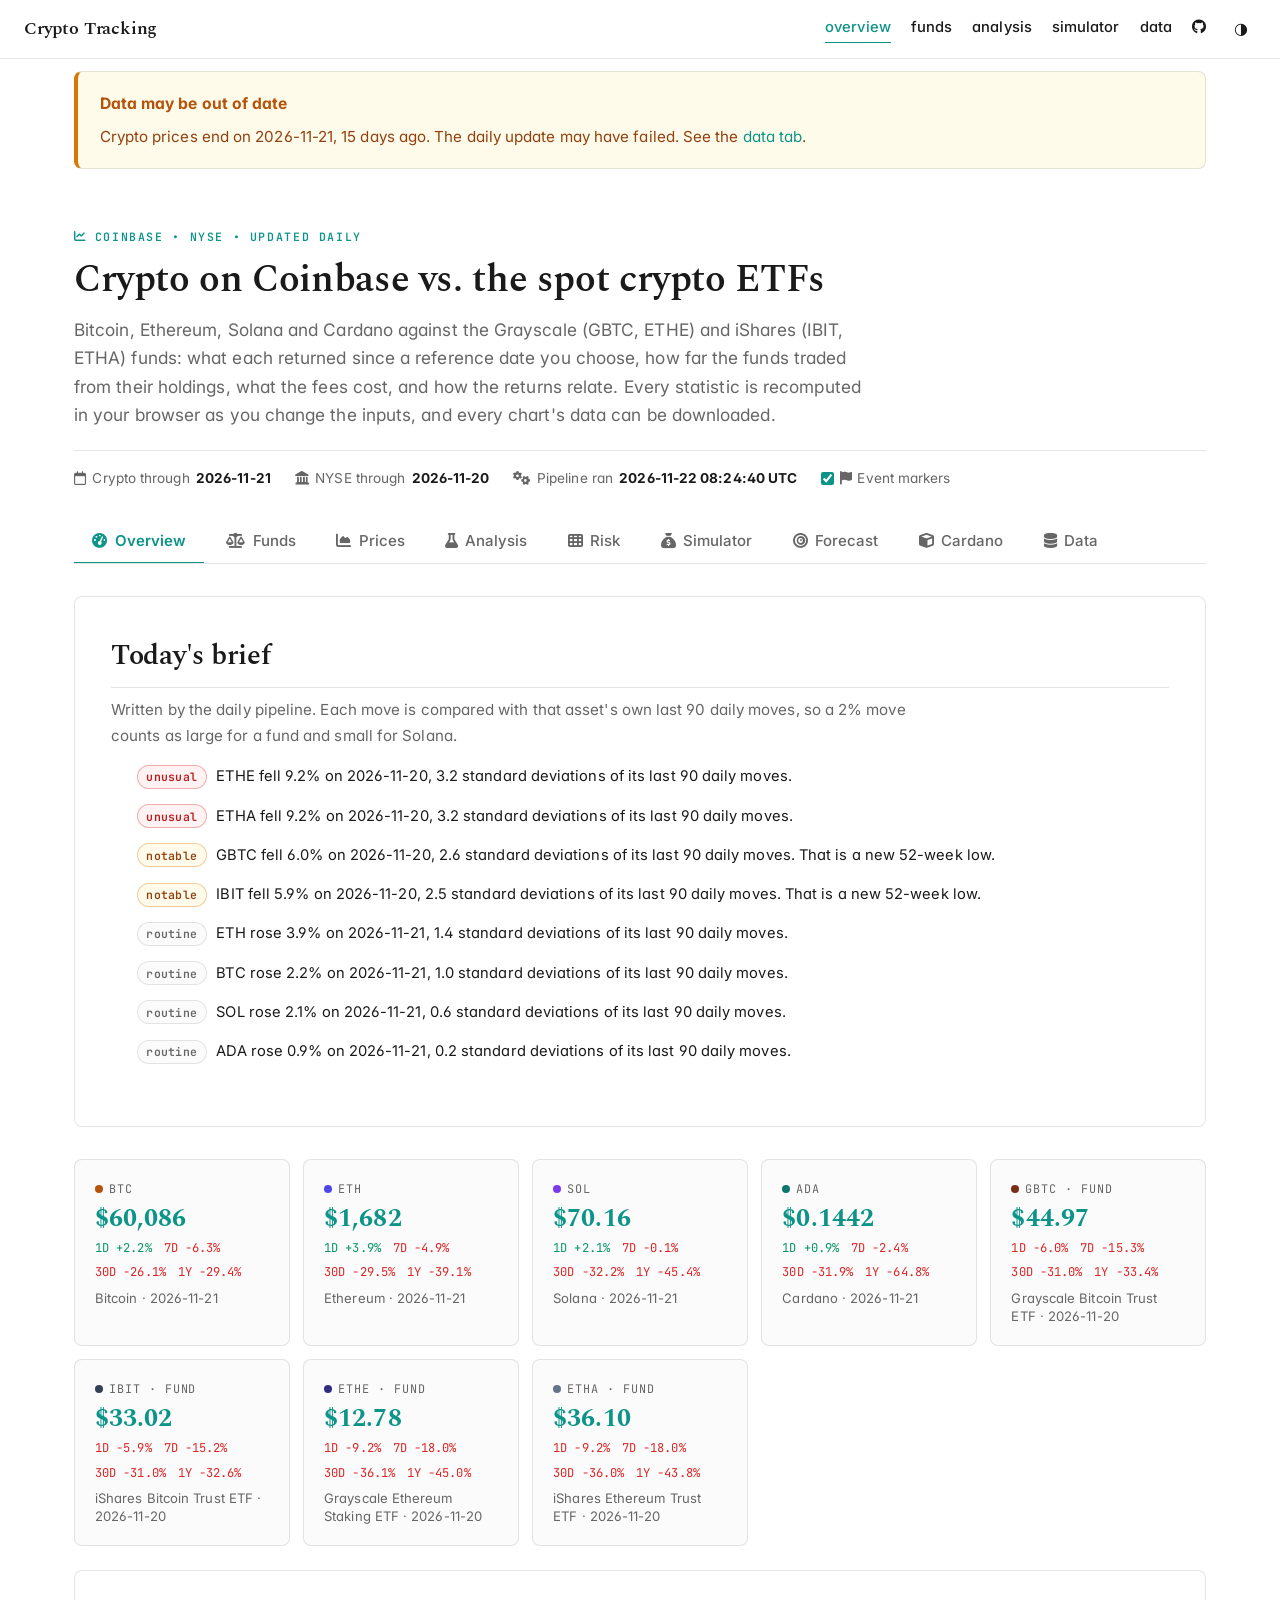
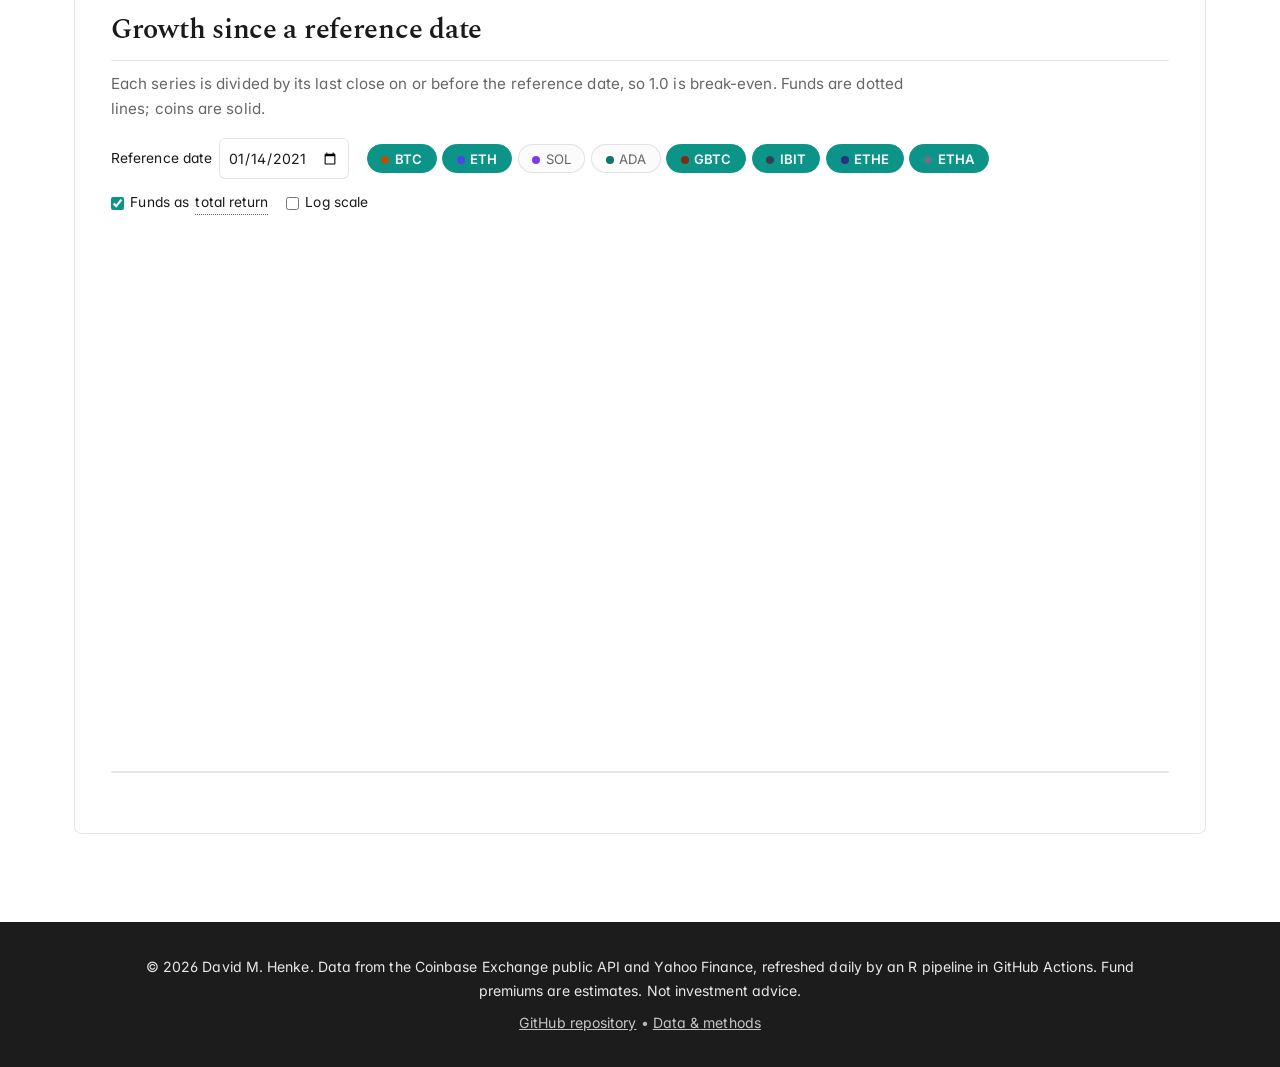
==== commit 3ebc370f: "Dashboard round 3: funds analytics, robust statistics, simulator, honest forecasts Pipeline - config" ====
--- a/docs/index.html
+++ b/docs/index.html
@@ -3,8 +3,8 @@
   <head>
     <meta charset="utf-8" />
     <meta name="viewport" content="width=device-width, initial-scale=1" />
-    <title>Crypto Tracking: Bitcoin, Ethereum and Cardano vs. the Grayscale Trusts</title>
-    <meta name="description" content="Daily-updated, interactive analysis of BTC, ETH and ADA on Coinbase against the Grayscale GBTC and ETHE trusts, with a Cardano epoch tracker." />
+    <title>Crypto Tracking: Bitcoin, Ethereum, Solana and Cardano vs. the spot crypto ETFs</title>
+    <meta name="description" content="Daily-updated, interactive analysis of BTC, ETH, SOL and ADA on Coinbase against the Grayscale and iShares spot ETFs: premiums, fee drag, return statistics, a what-if simulator, honest forecasts and a Cardano epoch tracker." />
     <link rel="icon" href="data:image/svg+xml,%3Csvg xmlns=%22http://www.w3.org/2000/svg%22 viewBox=%220 0 16 16%22%3E%3Ccircle cx=%228%22 cy=%228%22 r=%227%22 fill=%22%230d9488%22/%3E%3C/svg%3E" />
     <link rel="preconnect" href="https://fonts.googleapis.com" />
     <link rel="preconnect" href="https://fonts.gstatic.com" crossorigin />
@@ -20,135 +20,154 @@
       })();
     </script>
     <link rel="stylesheet" href="assets/css/site.css" />
-    <script src="https://cdn.plot.ly/plotly-2.35.2.min.js" charset="utf-8"></script>
+    <!-- cartesian partial bundle: about a third of the full Plotly download -->
+    <script src="https://cdn.plot.ly/plotly-cartesian-2.35.2.min.js" charset="utf-8" defer></script>
   </head>
   <body>
-    <nav class="navbar" role="navigation" aria-label="Main Navigation">
+    <a class="skip-link" href="#main">Skip to content</a>
+    <nav class="navbar" role="navigation" aria-label="Main navigation">
       <a class="navbar__brand" href="#overview">Crypto Tracking</a>
       <div class="navbar__links">
         <a href="#overview" data-tab="overview">overview</a>
-        <a href="#trusts" data-tab="trusts">trusts</a>
-        <a href="#prices" data-tab="prices">prices</a>
+        <a href="#trusts" data-tab="trusts">funds</a>
         <a href="#analysis" data-tab="analysis">analysis</a>
-        <a href="#cardano" data-tab="cardano">cardano</a>
-        <a href="https://github.com/dmhenke/Crypto_Tracking_Fun"><i class="fa-brands fa-github"></i></a>
+        <a href="#simulator" data-tab="simulator">simulator</a>
+        <a href="#data" data-tab="data">data</a>
+        <a href="https://github.com/dmhenke/Crypto_Tracking_Fun" aria-label="GitHub repository"><i class="fa-brands fa-github" aria-hidden="true"></i></a>
         <button class="theme-toggle" id="theme-toggle" type="button" aria-label="Toggle light, dark, or system color theme" title="Toggle theme">
           <span id="theme-icon" aria-hidden="true">&#9788;</span>
         </button>
       </div>
     </nav>
 
+    <div class="banner" id="banner" hidden></div>
+
     <header class="page-header wide">
-      <span class="page-header__eyebrow"><i class="fa-solid fa-chart-line"></i> Coinbase &bull; NYSE &bull; updated daily</span>
-      <h1>Bitcoin, Ethereum and Cardano vs. the Grayscale trusts</h1>
+      <span class="page-header__eyebrow"><i class="fa-solid fa-chart-line" aria-hidden="true"></i> Coinbase &bull; NYSE &bull; updated daily</span>
+      <h1>Crypto on Coinbase vs. the spot crypto ETFs</h1>
       <p class="subtitle">
-        How the coins on Coinbase compare with the GBTC and ETHE trusts since a reference date you choose, how closely the
-        trusts track their coins, and where the current Cardano epoch stands. Every statistic on the analysis tab is
-        recomputed in your browser as you change the inputs.
+        Bitcoin, Ethereum, Solana and Cardano against the Grayscale (GBTC, ETHE) and iShares (IBIT, ETHA) funds:
+        what each returned since a reference date you choose, how far the funds traded from their holdings, what the fees cost,
+        and how the returns relate. Every statistic is recomputed in your browser as you change the inputs, and every
+        chart's data can be downloaded.
       </p>
       <div class="header-meta">
-        <span><i class="fa-regular fa-calendar"></i> Crypto through <strong id="meta-crypto">–</strong></span>
-        <span><i class="fa-solid fa-landmark"></i> NYSE through <strong id="meta-nyse">–</strong></span>
-        <span><i class="fa-solid fa-gears"></i> Pipeline ran <strong id="meta-run">–</strong></span>
-        <span><i class="fa-solid fa-database"></i> Coinbase Exchange &amp; Yahoo Finance</span>
+        <span><i class="fa-regular fa-calendar" aria-hidden="true"></i> Crypto through <strong id="meta-crypto">–</strong></span>
+        <span><i class="fa-solid fa-landmark" aria-hidden="true"></i> NYSE through <strong id="meta-nyse">–</strong></span>
+        <span><i class="fa-solid fa-gears" aria-hidden="true"></i> Pipeline ran <strong id="meta-run">–</strong></span>
+        <label class="toggle-inline"><input type="checkbox" id="evToggle" checked /> <i class="fa-solid fa-flag" aria-hidden="true"></i> Event markers</label>
       </div>
     </header>
 
-    <div class="container wide">
-      <div class="tabs" role="tablist">
-        <button class="tab-button" data-tab="overview"><i class="fa-solid fa-gauge-high"></i> Overview</button>
-        <button class="tab-button" data-tab="trusts"><i class="fa-solid fa-scale-balanced"></i> Trusts</button>
-        <button class="tab-button" data-tab="prices"><i class="fa-solid fa-chart-area"></i> Prices</button>
-        <button class="tab-button" data-tab="analysis"><i class="fa-solid fa-flask"></i> Analysis</button>
-        <button class="tab-button" data-tab="cardano"><i class="fa-solid fa-cube"></i> Cardano</button>
+    <main class="container wide" id="main">
+      <div class="tabs" role="tablist" aria-label="Dashboard sections">
+        <button class="tab-button" role="tab" data-tab="overview" id="t-overview" aria-controls="tab-overview"><i class="fa-solid fa-gauge-high" aria-hidden="true"></i> Overview</button>
+        <button class="tab-button" role="tab" data-tab="trusts" id="t-trusts" aria-controls="tab-trusts"><i class="fa-solid fa-scale-balanced" aria-hidden="true"></i> Funds</button>
+        <button class="tab-button" role="tab" data-tab="prices" id="t-prices" aria-controls="tab-prices"><i class="fa-solid fa-chart-area" aria-hidden="true"></i> Prices</button>
+        <button class="tab-button" role="tab" data-tab="analysis" id="t-analysis" aria-controls="tab-analysis"><i class="fa-solid fa-flask" aria-hidden="true"></i> Analysis</button>
+        <button class="tab-button" role="tab" data-tab="risk" id="t-risk" aria-controls="tab-risk"><i class="fa-solid fa-table-cells" aria-hidden="true"></i> Risk</button>
+        <button class="tab-button" role="tab" data-tab="simulator" id="t-simulator" aria-controls="tab-simulator"><i class="fa-solid fa-sack-dollar" aria-hidden="true"></i> Simulator</button>
+        <button class="tab-button" role="tab" data-tab="forecast" id="t-forecast" aria-controls="tab-forecast"><i class="fa-solid fa-bullseye" aria-hidden="true"></i> Forecast</button>
+        <button class="tab-button" role="tab" data-tab="cardano" id="t-cardano" aria-controls="tab-cardano"><i class="fa-solid fa-cube" aria-hidden="true"></i> Cardano</button>
+        <button class="tab-button" role="tab" data-tab="data" id="t-data" aria-controls="tab-data"><i class="fa-solid fa-database" aria-hidden="true"></i> Data</button>
       </div>
 
-      <!-- ============================ OVERVIEW ============================ -->
-      <section class="tab-content" id="tab-overview">
-        <div class="stat-grid" id="kpis"></div>
+      <!-- ================================ OVERVIEW ================================ -->
+      <section class="tab-content" id="tab-overview" role="tabpanel" aria-labelledby="t-overview">
+        <div class="content">
+          <h2>Today's brief</h2>
+          <p class="lead">Written by the daily pipeline. Each move is compared with that asset's own last 90 daily moves, so a 2% move counts as large for a fund and small for Solana.</p>
+          <ul class="brief" id="brief"></ul>
+        </div>
+        <div class="kpi-grid" id="kpis"></div>
         <div class="content">
           <h2>Growth since a reference date</h2>
-          <p class="lead">Each series is divided by its last close on or before the reference date, so 1.0 is break-even. Weekend dates roll back to Friday, as in the original R scripts.</p>
+          <p class="lead">Each series is divided by its last close on or before the reference date, so 1.0 is break-even. Funds are dotted lines; coins are solid.</p>
           <div class="toolbar">
             <label>Reference date <input type="date" id="refDate" /></label>
             <div class="chip-row" id="foldAssets"></div>
           </div>
           <div class="toolbar">
-            <label><input type="checkbox" id="totalRet" checked /> Trusts as total return (distributions reinvested)</label>
+            <label><input type="checkbox" id="totalRet" checked /> Funds as <span class="tip" tabindex="0" data-tip="Price plus any cash distributions reinvested. ETHE pays out staking rewards monthly; the other funds pay nothing, so for them it equals the price.">total return</span></label>
             <label><input type="checkbox" id="foldLog" /> Log scale</label>
           </div>
-          <div id="foldChart" class="chart"></div>
+          <div id="foldChart" class="chart chart--lg"></div><p class="sr-only" id="foldChart-sr"></p>
           <div class="table-wrap"><table class="data-table" id="foldTbl"></table></div>
         </div>
       </section>
 
-      <!-- ============================ TRUSTS ============================ -->
-      <section class="tab-content" id="tab-trusts">
-        <div class="content">
-          <h2>Coin minus trust</h2>
-          <p class="lead">The coin's fold change minus its trust's fold change, from the reference date on the overview tab (<span class="mono" id="spreadRef"></span>). Above zero, the coin on Coinbase outperformed the trust. Trading days only.</p>
-          <div id="spreadChart" class="chart"></div>
-          <div class="callout callout-info">
-            <strong class="callout-title">Why the gap moves</strong>
-            Before January 2024 GBTC was a closed-end trust that traded at a premium and later at a deep discount to its bitcoin, which drives most of the early swings.
-            Since its conversion to an ETF, the gap mostly reflects the 1.5% annual fee and the hours between the NYSE close and the Coinbase daily close.
-          </div>
+      <!-- ================================ FUNDS ================================ -->
+      <section class="tab-content" id="tab-trusts" role="tabpanel" aria-labelledby="t-trusts">
+        <div class="content">
+          <h2>Premium or discount to holdings</h2>
+          <p class="lead">How far each Grayscale fund traded from the value of the crypto it held, at the NYSE close. Positive means investors paid more than the holdings were worth.</p>
+          <div class="result-cards" id="premCards"></div>
+          <div id="premChart" class="chart chart--lg"></div><p class="sr-only" id="premChart-sr"></p>
+          <div id="premMethod"></div>
+        </div>
+        <div class="content">
+          <h2>What the fee costs: Grayscale vs. iShares</h2>
+          <p class="lead">Both funds hold the same coin, so the gap between them is mostly the fee difference. The drag is measured from the data, starting a month after the later fund launched (once the Grayscale fund's leftover discount had closed), and compared with what the fee schedules imply.</p>
+          <div class="filter-bar" id="dragChips"></div>
+          <div class="result-cards" id="dragCards"></div>
+          <div id="dragChart" class="chart"></div><p class="sr-only" id="dragChart-sr"></p>
+          <div id="dragNote"></div>
+        </div>
+        <div class="content">
+          <h2>Coin minus fund</h2>
+          <p class="lead">The coin's fold change minus each fund's, from the overview reference date (<span class="mono" id="spreadRef"></span>). Above zero, the coin on Coinbase outperformed the fund.</p>
+          <div id="spreadChart" class="chart"></div><p class="sr-only" id="spreadChart-sr"></p>
         </div>
         <div class="content">
           <h2>Ratio explorer</h2>
           <div class="filter-bar" id="ratioChips"></div>
           <div class="toolbar"><label><input type="checkbox" id="ratioLog" /> Log scale</label></div>
-          <div id="ratioChart" class="chart"></div>
+          <div id="ratioChart" class="chart"></div><p class="sr-only" id="ratioChart-sr"></p>
           <p class="lead" id="ratioNote" style="margin-top:0.75rem"></p>
         </div>
       </section>
 
-      <!-- ============================ PRICES ============================ -->
-      <section class="tab-content" id="tab-prices">
+      <!-- ================================ PRICES ================================ -->
+      <section class="tab-content" id="tab-prices" role="tabpanel" aria-labelledby="t-prices">
         <div class="content">
           <h2>Price, volume and drawdown</h2>
           <div class="filter-bar" id="priceChips"></div>
           <div class="toolbar"><label><input type="checkbox" id="priceLog" checked /> Log scale</label></div>
-          <div id="priceChart" class="chart" style="height:560px"></div>
+          <div id="priceChart" class="chart" style="height:580px"></div><p class="sr-only" id="priceChart-sr"></p>
           <div class="stat-grid" id="priceStats"></div>
         </div>
       </section>
 
-      <!-- ============================ ANALYSIS ============================ -->
-      <section class="tab-content" id="tab-analysis">
+      <!-- ================================ ANALYSIS ================================ -->
+      <section class="tab-content" id="tab-analysis" role="tabpanel" aria-labelledby="t-analysis">
         <div class="content">
           <h2>Return relationship explorer</h2>
-          <p class="lead">Pick two assets, a window, a return frequency and a confidence level. Log returns are taken on the dates both assets traded. Statistics are recomputed as you change the inputs.</p>
+          <p class="lead">Pick two assets, a window, a return frequency, a confidence level and how the intervals are computed. Log returns are taken on dates both assets have a price.</p>
           <div class="analysis-grid">
             <div class="calc-controls">
               <div class="calc-group">
-                <label>Asset (y) <span class="val" id="lblY"></span></label>
-                <div class="row"><select id="selY"></select><button class="filter-btn" id="swap" title="Swap y and x"><i class="fa-solid fa-right-left"></i></button></div>
-              </div>
-              <div class="calc-group">
-                <label>Benchmark (x)</label>
-                <select id="selX"></select>
-              </div>
+                <label for="selY">Asset (y) <span class="val" id="lblY"></span></label>
+                <div class="row"><select id="selY" class="field"></select><button type="button" class="filter-btn" id="swap" title="Swap y and x" aria-label="Swap y and x"><i class="fa-solid fa-right-left" aria-hidden="true"></i></button></div>
+              </div>
+              <div class="calc-group"><label for="selX">Benchmark (x)</label><select id="selX" class="field"></select></div>
               <div class="calc-group">
                 <label>Window</label>
                 <div class="chip-row" id="winChips"></div>
-                <div class="row"><input type="date" id="winFrom" /><input type="date" id="winTo" /></div>
-              </div>
-              <div class="calc-group">
-                <label>Return frequency</label>
-                <div class="chip-row" id="freqChips"></div>
-                <span class="hint">Weekly and monthly use the last close in each period, which reduces the bias from the NYSE and Coinbase closing at different times.</span>
-              </div>
-              <div class="calc-group">
-                <label>Confidence level</label>
-                <div class="chip-row" id="lvlChips"></div>
-              </div>
-              <div class="calc-group">
-                <label>Rolling window <span class="val" id="rollVal"></span></label>
+                <div class="row"><input type="date" id="winFrom" aria-label="Window start" /><input type="date" id="winTo" aria-label="Window end" /></div>
+              </div>
+              <div class="calc-group"><label>Return frequency</label><div class="chip-row" id="freqChips"></div></div>
+              <div class="calc-group"><label>Confidence level</label><div class="chip-row" id="lvlChips"></div></div>
+              <div class="calc-group">
+                <label>Intervals</label><div class="chip-row" id="ciChips"></div>
+                <span class="hint" id="ciHint"></span>
+              </div>
+              <div class="calc-group">
+                <label for="roll">Rolling window <span class="val" id="rollVal"></span></label>
                 <input type="range" id="roll" min="10" max="250" step="5" value="60" />
               </div>
               <div class="calc-group">
-                <label style="justify-content:flex-start;gap:0.4rem;font-weight:500"><input type="checkbox" id="anTR" checked style="accent-color:var(--global-theme-color)" /> Trusts as total return</label>
+                <label class="toggle-inline" style="font-weight:500;justify-content:flex-start"><input type="checkbox" id="anNY" checked /> Coins at 16:00 ET when paired with a fund</label>
+                <label class="toggle-inline" style="font-weight:500;justify-content:flex-start"><input type="checkbox" id="anTR" checked /> Funds as total return</label>
               </div>
             </div>
             <div>
@@ -157,60 +176,134 @@
             </div>
           </div>
         </div>
-
         <div class="two-col">
           <div class="content">
             <h2>Returns: y against x</h2>
-            <p class="lead">Each point is one period. The line is the OLS fit; the band is the confidence interval for the mean response.</p>
-            <div id="scatter" class="chart chart--sm"></div>
+            <p class="lead">Each point is one period. The line is the least-squares fit; the band is the confidence interval for the mean response.</p>
+            <div id="scatter" class="chart chart--sm"></div><p class="sr-only" id="scatter-sr"></p>
           </div>
           <div class="content">
             <h2>Distribution of y returns</h2>
-            <p class="lead">Histogram with a fitted normal density. Heavy tails make normal-theory intervals somewhat optimistic.</p>
-            <div id="hist" class="chart chart--sm"></div>
-          </div>
-        </div>
-
+            <p class="lead">Histogram with a fitted normal density. Heavy tails are why the bootstrap and Newey-West options exist.</p>
+            <div id="hist" class="chart chart--sm"></div><p class="sr-only" id="hist-sr"></p>
+          </div>
+        </div>
         <div class="content">
           <h2>Rolling correlation and beta</h2>
-          <p class="lead">Computed over the rolling window chosen above, with a Fisher-z confidence band for the correlation.</p>
-          <div id="rollChart" class="chart"></div>
-        </div>
-
+          <div id="rollChart" class="chart"></div><p class="sr-only" id="rollChart-sr"></p>
+        </div>
+        <div class="content">
+          <h2>Timing: does one market lead the other?</h2>
+          <p class="lead">Correlation of x's daily return with y's return k days later. Bars above zero at positive k mean x's moves show up in y a day or more later. Comparing the two price-timing choices shows how much of the lag is just the 16:00 ET vs. 00:00 UTC closing times.</p>
+          <div id="leadChart" class="chart chart--sm"></div><p class="sr-only" id="leadChart-sr"></p>
+          <div id="leadNote"></div>
+        </div>
+        <div class="content">
+          <h2>Day-of-week effects in y</h2>
+          <p class="lead">Average daily log return by weekday, with confidence intervals and a one-way ANOVA test. Fund returns on Monday include the whole weekend's crypto move.</p>
+          <div class="toolbar"><label><input type="checkbox" id="wdBonf" checked /> <span class="tip" tabindex="0" data-tip="With several weekdays, one will look 'significant' by chance more often than the nominal rate. Bonferroni widens each interval to keep the family-wise error at the chosen level.">Bonferroni-adjusted intervals</span></label></div>
+          <div class="two-col">
+            <div><div id="wdChart" class="chart chart--sm"></div><p class="sr-only" id="wdChart-sr"></p></div>
+            <div><div class="table-wrap"><table class="data-table" id="wdTbl"></table></div><div id="wdNote"></div></div>
+          </div>
+        </div>
         <div class="content">
           <h2>Drawdown in the window</h2>
-          <p class="lead">The percentage below the running peak within the selected window.</p>
-          <div id="ddChart" class="chart chart--sm"></div>
-        </div>
-
+          <div id="ddChart" class="chart chart--sm"></div><p class="sr-only" id="ddChart-sr"></p>
+        </div>
         <div class="content">
           <h2>Method</h2>
           <ul>
-            <li><strong>Returns:</strong> log returns on the dates both series have a close; weekly and monthly returns use the last matched close in each ISO week or calendar month.</li>
-            <li><strong>Beta and alpha:</strong> ordinary least squares of y on x, with t intervals on n − 2 degrees of freedom. Alpha and mean returns are annualized by the observed number of periods per year in the window.</li>
-            <li><strong>Correlation:</strong> Pearson r with a Fisher-z interval, as in R's <code>cor.test</code>.</li>
-            <li><strong>Volatility:</strong> sample standard deviation × √(periods per year), with an exact χ² interval under normality.</li>
-            <li><strong>Caveats:</strong> returns are close to serially uncorrelated but heavy-tailed and volatility-clustered, so the intervals assume more regularity than the data have. Treat them as descriptive.</li>
-            <li><strong>Validation:</strong> <code>tests/validate_stats.R</code> checks the browser code against R's <code>lm</code>, <code>confint</code>, <code>cor.test</code>, <code>t.test</code> and <code>qchisq</code>. They agree to better than 1 part in 10<sup>8</sup>.</li>
+            <li><strong>Returns:</strong> log returns on dates both series have a price. Weekly and monthly returns use the last matched price in each week (Monday start) or calendar month.</li>
+            <li><strong>Normal theory:</strong> OLS t intervals for beta and alpha, a Fisher-z interval for correlation, χ² intervals for volatility, and t intervals for the mean, as in R's <code>lm</code>, <code>cor.test</code> and <code>t.test</code>.</li>
+            <li><strong>Newey-West:</strong> heteroskedasticity- and autocorrelation-consistent standard errors (Bartlett kernel, lag ⌊4(n/100)<sup>2/9</sup>⌋) for beta, alpha and the mean. Correlation and volatility fall back to normal theory.</li>
+            <li><strong>Block bootstrap:</strong> 1,000 moving-block resamples (block length ≈ n<sup>1/3</sup>, fixed seed) with percentile intervals for every statistic. It makes no normality assumption and keeps short-run dependence.</li>
+            <li><strong>Validation:</strong> <code>tests/validate_stats.R</code> checks this code against R (<code>lm</code>, <code>confint</code>, <code>cor.test</code>, <code>t.test</code>, <code>anova</code>, <code>sandwich::NeweyWest</code>, <code>pt</code>, <code>pf</code>, <code>qchisq</code>, <code>prop.test</code>) on every push.</li>
           </ul>
         </div>
       </section>
 
-      <!-- ============================ CARDANO ============================ -->
-      <section class="tab-content" id="tab-cardano">
+      <!-- ================================ RISK ================================ -->
+      <section class="tab-content" id="tab-risk" role="tabpanel" aria-labelledby="t-risk">
+        <div class="content">
+          <h2>Correlation matrix</h2>
+          <p class="lead">Pairwise Pearson correlation of log returns over the chosen window, each pair on its own matched dates. Hover a cell for the 95% interval and the number of observations.</p>
+          <div class="toolbar"><div class="chip-row" id="hmWin"></div><div class="chip-row" id="hmFreq"></div></div>
+          <div class="toolbar"><div class="chip-row" id="hmAssets"></div></div>
+          <div id="heat" class="chart chart--heat"></div><p class="sr-only" id="heat-sr"></p>
+        </div>
+        <div class="content">
+          <h2>Rolling volatility</h2>
+          <p class="lead">Annualized standard deviation of daily log returns over a trailing window (√365 for coins, √252 for funds).</p>
+          <div class="toolbar"><div class="chip-row" id="rvAssets"></div><div class="chip-row" id="rvWin"></div></div>
+          <div id="rvChart" class="chart"></div><p class="sr-only" id="rvChart-sr"></p>
+          <div class="table-wrap"><table class="data-table" id="rvTbl"></table></div>
+        </div>
+      </section>
+
+      <!-- ================================ SIMULATOR ================================ -->
+      <section class="tab-content" id="tab-simulator" role="tabpanel" aria-labelledby="t-simulator">
+        <div class="content">
+          <h2>What if I had invested?</h2>
+          <p class="lead">A hypothetical, using daily closing prices: no taxes, no slippage, fractional units allowed. It shows how the choice of vehicle (coin vs. fund, high-fee vs. low-fee) changes the outcome. It is not a recommendation.</p>
+          <div class="analysis-grid">
+            <div class="calc-controls">
+              <div class="calc-group"><label>Assets</label><div class="chip-row" id="simAssets"></div></div>
+              <div class="calc-group"><label>Plan</label><div class="chip-row" id="simMode"></div></div>
+              <div class="calc-group"><label for="simAmt">Amount per purchase ($)</label><input type="number" class="num-input" id="simAmt" min="1" step="1" value="100" /></div>
+              <div class="calc-group"><label>Period</label><div class="row"><input type="date" id="simFrom" aria-label="Start date" /><input type="date" id="simTo" aria-label="End date" /></div></div>
+              <div class="calc-group"><label for="simFee">Trading cost per purchase <span class="val" id="simFeeVal"></span></label><input type="range" id="simFee" min="0" max="2" step="0.05" value="0" /></div>
+              <div class="calc-group"><label class="toggle-inline" style="font-weight:500;justify-content:flex-start"><input type="checkbox" id="simTR" checked /> Reinvest fund distributions</label></div>
+            </div>
+            <div>
+              <div class="table-wrap" style="margin-top:0"><table class="data-table" id="simTbl"></table></div>
+              <div id="simNote"></div>
+            </div>
+          </div>
+          <div id="simChart" class="chart chart--lg"></div><p class="sr-only" id="simChart-sr"></p>
+        </div>
+      </section>
+
+      <!-- ================================ FORECAST ================================ -->
+      <section class="tab-content" id="tab-forecast" role="tabpanel" aria-labelledby="t-forecast">
+        <div class="content">
+          <h2>Forecast ranges, scored honestly</h2>
+          <p class="lead">These models don't predict direction. They give a range the price is likely to land in, and every past forecast is scored against what actually happened. Trust a range only as far as its measured coverage.</p>
+          <div class="toolbar"><div class="chip-row" id="fcAsset"></div></div>
+          <div class="toolbar"><div class="chip-row" id="fcH"></div><div class="chip-row" id="fcM"></div></div>
+          <div class="result-cards" id="fcCards"></div>
+          <div id="fcChart" class="chart chart--lg"></div><p class="sr-only" id="fcChart-sr"></p>
+        </div>
+        <div class="content">
+          <h2>Backtest scoreboard</h2>
+          <p class="lead">Rolling-origin backtest over the whole history: at each non-overlapping origin, each model forecasts using only data available then. Coverage is the share of actual prices that landed inside the stated range; a well-calibrated 80% range covers about 80%. Coverage intervals are Wilson 95% intervals.</p>
+          <div class="table-wrap"><table class="data-table" id="fcTbl"></table></div>
+          <div id="fcCal" class="chart chart--sm"></div><p class="sr-only" id="fcCal-sr"></p>
+          <div class="callout callout-warning">
+            <strong class="callout-title">Why the earlier ETH forecast was removed</strong>
+            This project previously published a Prophet-based weekly ETH forecast (26 forecasts, 2025-12-26 to 2026-06-19).
+            Only 2 of its 26 predicted ranges contained the actual price a week later (8%). Its average error was $1,135, against $136 for simply assuming
+            no change. Nineteen of the 26 ranges sat entirely above the current price, and one predicted a negative price. Those files are kept in
+            <code>archive/</code> for the record. This tab replaces them with simple models whose accuracy is measured and published.
+          </div>
+        </div>
+      </section>
+
+      <!-- ================================ CARDANO ================================ -->
+      <section class="tab-content" id="tab-cardano" role="tabpanel" aria-labelledby="t-cardano">
         <div class="two-col">
           <div class="content">
             <h2>Current epoch</h2>
             <p class="lead">Epochs last 5 days and roll over at 21:44:51 UTC. Epoch 532 began 2025-01-04 21:44:51 UTC.</p>
-            <div class="epoch-num" id="epochNum">–</div>
-            <div class="progress"><div id="epochBar" style="width:0%"></div></div>
+            <div class="epoch-num" id="epochNum" aria-live="polite">–</div>
+            <div class="progress" role="progressbar" aria-label="Epoch progress" id="epochProg"><div id="epochBar" style="width:0%"></div></div>
             <p class="lead" id="epochTxt"></p>
             <div class="table-wrap scroll"><table class="data-table" id="epochTbl"></table></div>
           </div>
           <div class="content">
             <h2>Staking rewards</h2>
             <p class="lead">Drop wallet <code>Rewards-*.csv</code> exports here. Files are read only in your browser and are never uploaded.</p>
-            <div class="drop" id="drop"><i class="fa-solid fa-file-csv"></i>&nbsp; Drop CSV files or click to choose<input type="file" id="fileIn" accept=".csv" multiple hidden /></div>
+            <div class="drop" id="drop" role="button" tabindex="0"><i class="fa-solid fa-file-csv" aria-hidden="true"></i>&nbsp; Drop CSV files or click to choose<input type="file" id="fileIn" accept=".csv" multiple hidden /></div>
             <div class="toolbar" id="rwControls" hidden>
               <label>Value <select id="rwCol"></select></label>
               <label>Epoch from <select id="rwDate"></select></label>
@@ -221,16 +314,52 @@
           </div>
         </div>
       </section>
-    </div>
+
+      <!-- ================================ DATA ================================ -->
+      <section class="tab-content" id="tab-data" role="tabpanel" aria-labelledby="t-data">
+        <div class="content">
+          <h2>Data freshness</h2>
+          <p class="lead">Status of each source on the last pipeline run, and how current each series is. A banner appears at the top of the page if the data are more than two days old.</p>
+          <div class="table-wrap"><table class="data-table" id="freshTbl"></table></div>
+        </div>
+        <div class="content">
+          <h2>Downloads</h2>
+          <p class="lead">The full daily series behind the page. Every chart also has a <i class="fa-solid fa-floppy-disk" aria-hidden="true"></i> button in its toolbar that downloads exactly what it shows.</p>
+          <div class="filter-bar" id="dlChips"></div>
+        </div>
+        <div class="content">
+          <h2>Funds and fees</h2>
+          <div class="table-wrap"><table class="data-table" id="feeTbl"></table></div>
+        </div>
+        <div class="content">
+          <h2>Corrections applied to source data</h2>
+          <div id="fixes"></div>
+        </div>
+        <div class="content">
+          <h2>Glossary</h2>
+          <dl class="glossary" id="glossary"></dl>
+        </div>
+      </section>
+    </main>
 
     <footer class="site-footer" role="contentinfo">
       <div class="container" style="padding-bottom: 0;">
-        <p>&copy; 2026 David M. Henke. Data from the Coinbase Exchange public API and Yahoo Finance, refreshed daily by an R pipeline in GitHub Actions. Not investment advice.</p>
-        <p><a href="https://github.com/dmhenke/Crypto_Tracking_Fun">GitHub repository</a> &bull; <a href="data/summary.json">summary.json</a> &bull; <a href="data/prices.json">prices.json</a></p>
+        <p>&copy; 2026 David M. Henke. Data from the Coinbase Exchange public API and Yahoo Finance, refreshed daily by an R pipeline in GitHub Actions. Fund premiums are estimates. Not investment advice.</p>
+        <p><a href="https://github.com/dmhenke/Crypto_Tracking_Fun">GitHub repository</a> &bull; <a href="#data">Data &amp; methods</a></p>
       </div>
     </footer>
 
-    <script src="assets/js/stats.js"></script>
-    <script src="assets/js/app.js"></script>
+    <script src="assets/js/stats.js" defer></script>
+    <script src="assets/js/core.js" defer></script>
+    <script src="assets/js/tab-overview.js" defer></script>
+    <script src="assets/js/tab-funds.js" defer></script>
+    <script src="assets/js/tab-prices.js" defer></script>
+    <script src="assets/js/tab-analysis.js" defer></script>
+    <script src="assets/js/tab-risk.js" defer></script>
+    <script src="assets/js/tab-simulator.js" defer></script>
+    <script src="assets/js/tab-forecast.js" defer></script>
+    <script src="assets/js/tab-cardano.js" defer></script>
+    <script src="assets/js/tab-data.js" defer></script>
+    <script src="assets/js/main.js" defer></script>
   </body>
 </html>
--- a/docs/assets/css/site.css
+++ b/docs/assets/css/site.css
@@ -691,14 +691,8 @@
 /* =================================================================
  * Crypto Tracking additions (same tokens and idiom as above)
  * ================================================================= */
-:root {
-  --c-btc: #d97706; --c-gbtc: #92400e; --c-eth: #6366f1; --c-ethe: #3730a3; --c-ada: #0d9488;
-  --global-up: #059669; --global-down: #dc2626;
-}
-html[data-theme="dark"] {
-  --c-btc: #facc15; --c-gbtc: #f97316; --c-eth: #a5b4fc; --c-ethe: #818cf8; --c-ada: #2dd4bf;
-  --global-up: #34d399; --global-down: #f87171;
-}
+:root { --global-up: #059669; --global-down: #dc2626; }
+html[data-theme="dark"] { --global-up: #34d399; --global-down: #f87171; }
 .wide { max-width: 1180px; }
 .content > h2 + .lead { margin-top: -0.4rem; }
 .lead { color: var(--global-text-color-light); font-size: 0.95rem; margin-bottom: 1rem; max-width: 80ch; }
@@ -740,3 +734,36 @@
 @media (max-width: 900px) {
   .two-col, .analysis-grid { grid-template-columns: 1fr; }
 }
+
+/* ----- Round 3: tooltips, banner, brief, accessibility ------------------------------ */
+.tip { border-bottom: 1px dotted var(--global-text-color-light); cursor: help; position: relative; }
+.tip:hover::after, .tip:focus::after {
+  content: attr(data-tip); position: absolute; left: 0; top: calc(100% + 6px); z-index: 50; width: max-content; max-width: 300px;
+  background: var(--global-card-bg-color); color: var(--global-text-color); border: 1px solid var(--global-divider-color);
+  border-radius: 6px; padding: 0.55rem 0.7rem; font: 400 0.8rem/1.45 Inter, sans-serif; letter-spacing: 0; text-transform: none;
+  box-shadow: 0 6px 20px rgba(0,0,0,0.12); white-space: normal;
+}
+.stat-card .tip:hover::after, .stat-card .tip:focus::after { font-family: Inter, sans-serif; }
+.sr-only { position: absolute !important; width: 1px; height: 1px; overflow: hidden; clip: rect(0 0 0 0); white-space: nowrap; }
+.skip-link { position: absolute; left: -999px; top: 0.5rem; z-index: 200; background: var(--global-theme-color); color: var(--global-bg-color); padding: 0.4rem 0.8rem; border-radius: 6px; }
+.skip-link:focus { left: 0.5rem; }
+:focus-visible { outline: 2px solid var(--global-theme-color); outline-offset: 2px; }
+.banner { max-width: 1180px; margin: 0.75rem auto 0; padding: 0 1.5rem; }
+.banner .callout { margin: 0; }
+.brief { list-style: none; margin: 0; padding: 0; display: grid; gap: 0.5rem; }
+.brief li { display: flex; gap: 0.6rem; align-items: baseline; font-size: 0.92rem; line-height: 1.5; }
+.brief li .badge { flex: 0 0 auto; }
+.toggle-inline { display: inline-flex; align-items: center; gap: 0.35rem; cursor: pointer; }
+.toggle-inline input { accent-color: var(--global-theme-color); }
+.num-input { width: 100%; font: inherit; font-size: 0.88rem; padding: 0.4rem 0.55rem; border: 1px solid var(--global-divider-color); border-radius: 6px; background: var(--global-bg-color); color: var(--global-text-color); }
+.kpi-grid { display: grid; grid-template-columns: repeat(auto-fit, minmax(200px, 1fr)); gap: 0.85rem; margin: 0 0 1.5rem; }
+.kpi-grid .stat-card__val { font-size: 1.55rem; }
+.chart--lg { height: 520px; }
+.chart--heat { height: 520px; }
+.glossary dt { font-weight: 600; margin-top: 0.8rem; }
+.glossary dd { margin: 0.2rem 0 0 0; color: var(--global-text-color-light); font-size: 0.92rem; }
+.tabs { overflow-x: auto; flex-wrap: nowrap; scrollbar-width: thin; }
+.tab-button { white-space: nowrap; }
+@media (prefers-reduced-motion: reduce) { .tab-content.active { animation: none; } .progress > div { transition: none; } }
+.sub { color: var(--global-text-color-light); font-size: 0.8em; }
+#premCards { grid-template-columns: repeat(3, minmax(0, 1fr)); } @media (max-width: 700px) { #premCards { grid-template-columns: 1fr; } }
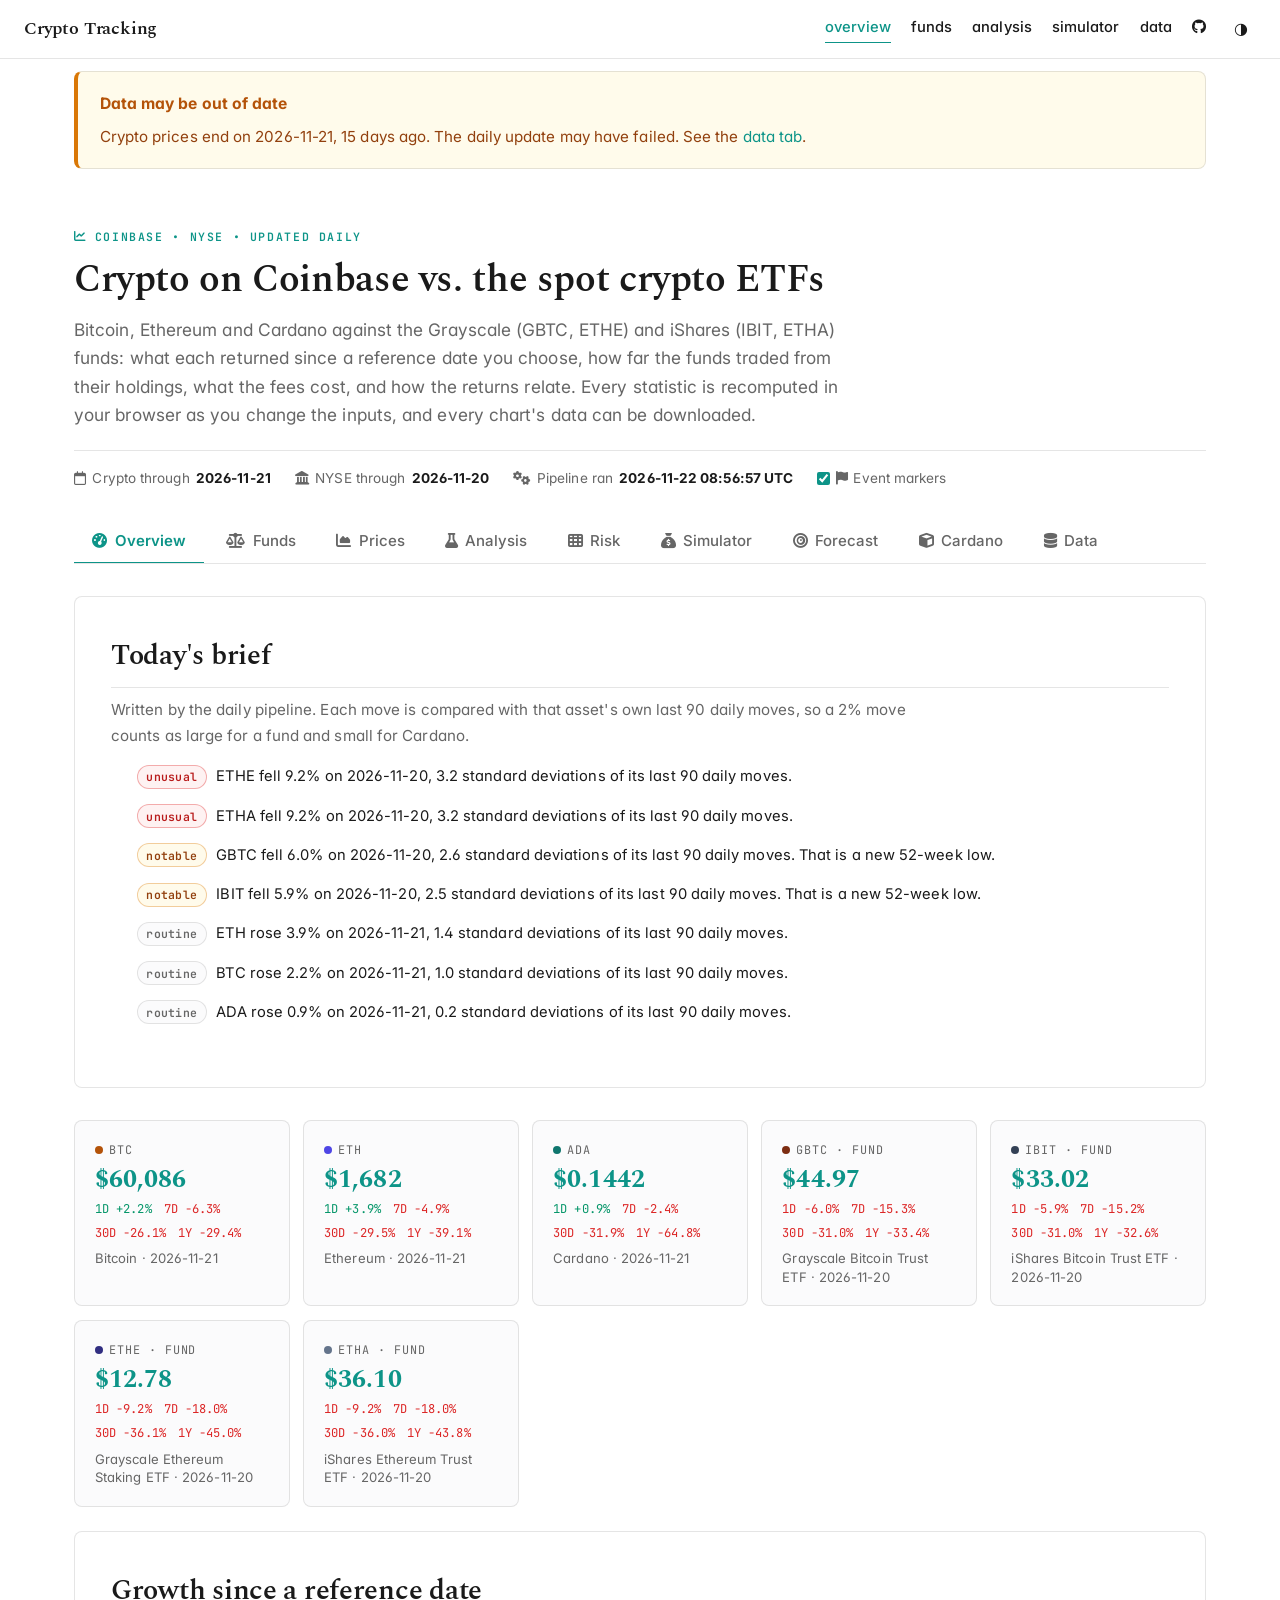
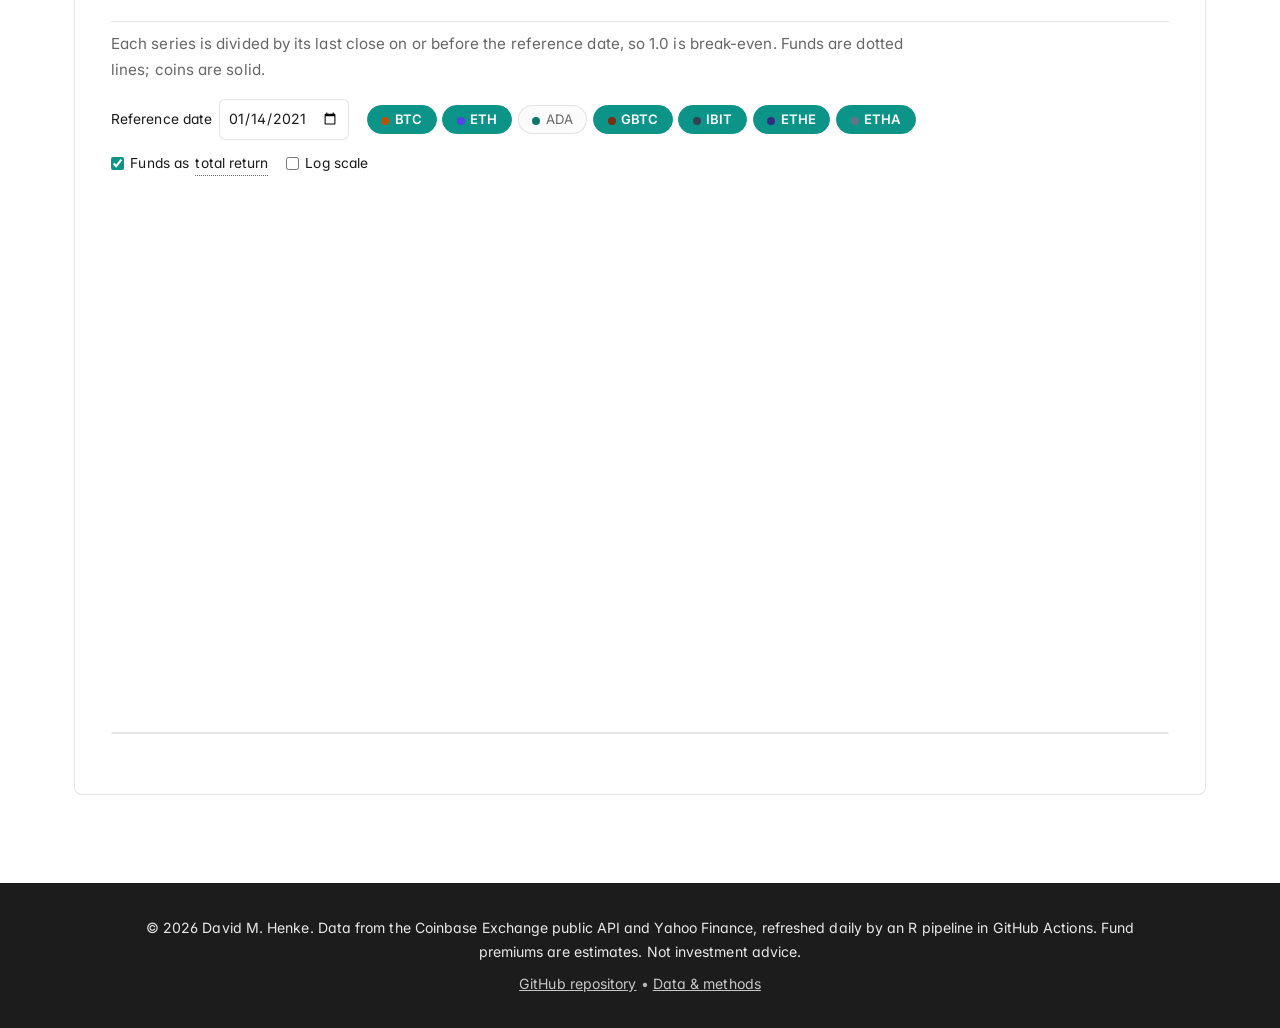
==== commit 3e46a3aa: "Remove Solana (SOL-USD) from the analysis - Drop SOL-USD from config/assets.json and delete data/SOL" ====
--- a/docs/index.html
+++ b/docs/index.html
@@ -3,8 +3,8 @@
   <head>
     <meta charset="utf-8" />
     <meta name="viewport" content="width=device-width, initial-scale=1" />
-    <title>Crypto Tracking: Bitcoin, Ethereum, Solana and Cardano vs. the spot crypto ETFs</title>
-    <meta name="description" content="Daily-updated, interactive analysis of BTC, ETH, SOL and ADA on Coinbase against the Grayscale and iShares spot ETFs: premiums, fee drag, return statistics, a what-if simulator, honest forecasts and a Cardano epoch tracker." />
+    <title>Crypto Tracking: Bitcoin, Ethereum and Cardano vs. the spot crypto ETFs</title>
+    <meta name="description" content="Daily-updated, interactive analysis of BTC, ETH and ADA on Coinbase against the Grayscale and iShares spot ETFs: premiums, fee drag, return statistics, a what-if simulator, honest forecasts and a Cardano epoch tracker." />
     <link rel="icon" href="data:image/svg+xml,%3Csvg xmlns=%22http://www.w3.org/2000/svg%22 viewBox=%220 0 16 16%22%3E%3Ccircle cx=%228%22 cy=%228%22 r=%227%22 fill=%22%230d9488%22/%3E%3C/svg%3E" />
     <link rel="preconnect" href="https://fonts.googleapis.com" />
     <link rel="preconnect" href="https://fonts.gstatic.com" crossorigin />
@@ -46,7 +46,7 @@
       <span class="page-header__eyebrow"><i class="fa-solid fa-chart-line" aria-hidden="true"></i> Coinbase &bull; NYSE &bull; updated daily</span>
       <h1>Crypto on Coinbase vs. the spot crypto ETFs</h1>
       <p class="subtitle">
-        Bitcoin, Ethereum, Solana and Cardano against the Grayscale (GBTC, ETHE) and iShares (IBIT, ETHA) funds:
+        Bitcoin, Ethereum and Cardano against the Grayscale (GBTC, ETHE) and iShares (IBIT, ETHA) funds:
         what each returned since a reference date you choose, how far the funds traded from their holdings, what the fees cost,
         and how the returns relate. Every statistic is recomputed in your browser as you change the inputs, and every
         chart's data can be downloaded.
@@ -76,7 +76,7 @@
       <section class="tab-content" id="tab-overview" role="tabpanel" aria-labelledby="t-overview">
         <div class="content">
           <h2>Today's brief</h2>
-          <p class="lead">Written by the daily pipeline. Each move is compared with that asset's own last 90 daily moves, so a 2% move counts as large for a fund and small for Solana.</p>
+          <p class="lead">Written by the daily pipeline. Each move is compared with that asset's own last 90 daily moves, so a 2% move counts as large for a fund and small for Cardano.</p>
           <ul class="brief" id="brief"></ul>
         </div>
         <div class="kpi-grid" id="kpis"></div>
